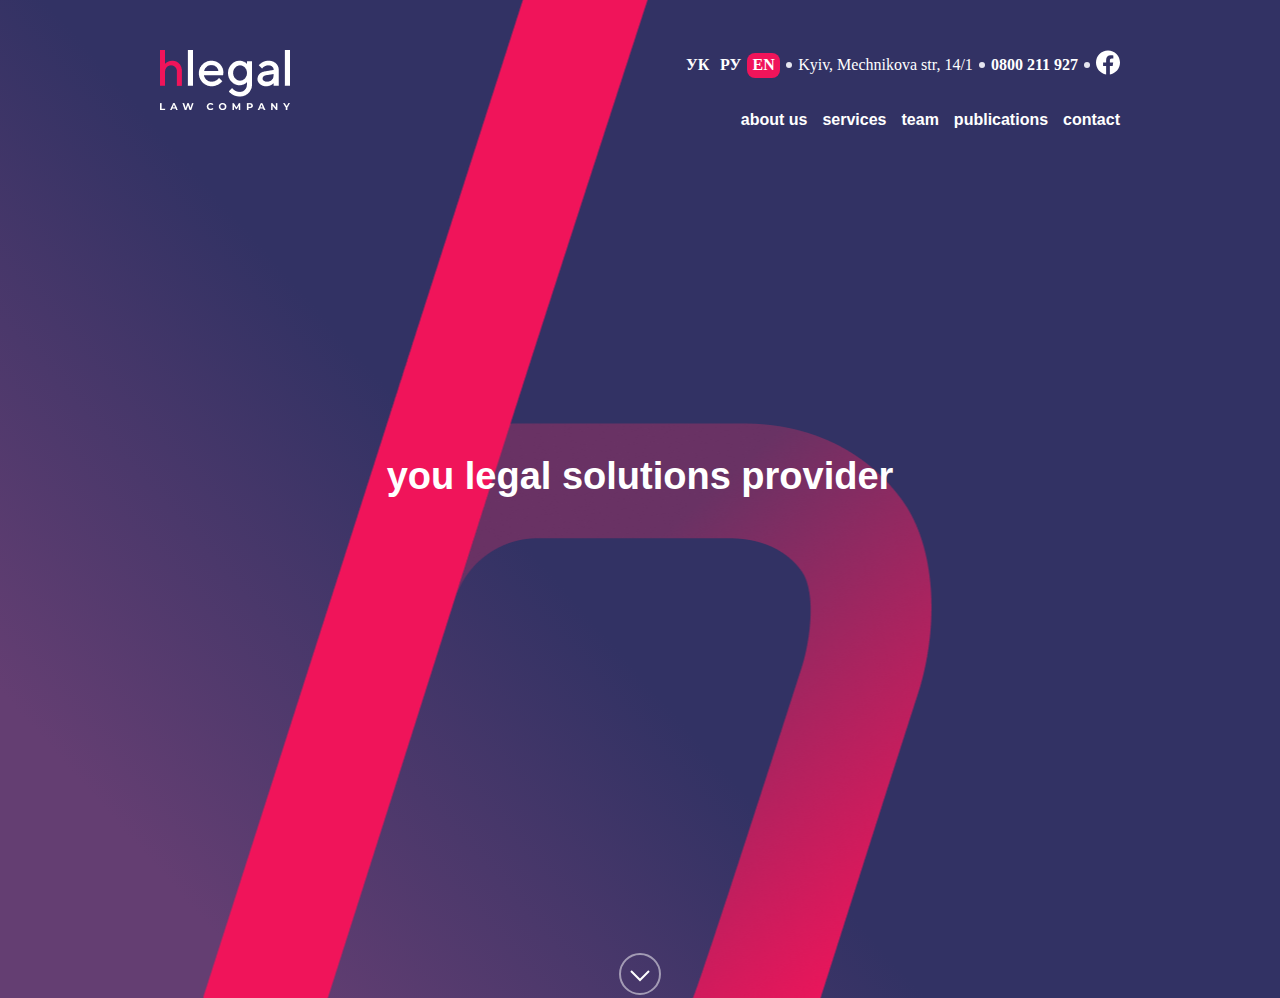
==== Pages/index.html @ 19f2a581 "third" ====
<!DOCTYPE html>
<html lang="en">
<head>
    <meta charset="UTF-8">
    <meta http-equiv="X-UA-Compatible" content="IE=edge">
    <meta name="viewport" content="width=device-width, initial-scale=1.0">
    <link href="https://fonts.cdnfonts.com/css/montserrat" rel="stylesheet">
    <link rel="stylesheet" href="../Styles/reset.css">
    <link rel="stylesheet" href="../Styles/index.css">
    <link rel="stylesheet" href="../Styles/variables.css">
    <title>Hlegal</title>
</head>
<body>
    <div>
        <div class="gradient-supersoft wrapper">
            <header class="header">
                <div class="l-area-header">
                    <a href="#">
                        <img src="../Assets/Images/Logo.png" alt="logo">
                    </a>
                </div>
                <div class="r-area-header">
                    <ul class="t-box-r-box-header">
                        <li class="languages-box">
                            <div class="language center">УК</div>
                            <div class="language center">РУ</div>
                            <div class="language center active">EN</div>
                        </li>
                        <li class="dot"></li>
                        <li class="address">Kyiv, Mechnikova str, 14/1</li>
                        <li class="dot"></li>
                        <li class="header-number">
                            <a href="tel:0800 211 927">0800 211 927</a>
                        </li>
                        <li class="dot"></li>
                        <li>
                            <a href="#" target="_blank">
                                <img src="../Assets/Icons/Facebook.svg" alt="facebook">
                            </a>
                        </li>
                    </ul>
                    <ul class="b-box-r-box-header">
                        <li class="bottom-items"> <a href="#">about us</a></li>
                        <li class="bottom-items"> <a href="#">services</a></li>
                        <li class="bottom-items"> <a href="#">team</a></li>
                        <li class="bottom-items"> <a href="#">publications</a></li>
                        <li class="bottom-items"> <a href="#">contact</a></li>
                    </ul>
                </div>
            </header>
            <main class="homepage-main">
                    <img class="homepage-img" src="../Assets/Images/Symbol.png" alt="h">
                <div>
                </div>
                <h1 class="homepage-title">you legal solutions provider</h1>
                <div class="homepage-scroll">
                    <img src="../Assets/Icons/Scroll.svg" alt="scroll">
                </div>
            </main>
        </div>
    </div>
</body>
</html>
---- Styles/index.css ----
/*COLORS*/
/*Accent*/
/*Active*/
/*Grey*/
/*Basic*/
/*FONT WEIGHT*/
/*Gradient*/
.gradient-regular {
  background: linear-gradient(128.63deg, #323264 0%, #323264 73.96%, #A54B5F 100%);
}

.gradient-soft {
  background: linear-gradient(42.01deg, #323264 14.33%, #323264 51.39%, #7A425E 87.53%);
}

.gradient-red {
  background: linear-gradient(323.35deg, #F0145A 6.7%, #693264 70.36%);
}

.gradient-supersoft {
  background: linear-gradient(228.57deg, #323264 11.93%, #323264 57.17%, #643E72 87.46%);
}

.gradient-redtext {
  background: linear-gradient(90.13deg, #F0145A 0.84%, #EF8080 99.96%);
}

/*FONTS*/
.hero {
  font-family: "Montserrat";
  font-style: normal;
  font-weight: 700;
  font-size: 38px;
  line-height: 46px;
  background: linear-gradient(90.13deg, #F0145A 0.84%, #EF8080 99.96%);
  -webkit-background-clip: text;
  -webkit-text-fill-color: transparent;
  background-clip: text;
  -webkit-text-fill-color: transparent;
}

.h2 {
  font-family: "Montserrat";
  font-style: normal;
  font-weight: 700;
  font-size: 30px;
  line-height: 37px;
  color: #323264;
}

.h3 {
  font-family: "Montserrat";
  font-style: normal;
  font-weight: 700;
  font-size: 22px;
  line-height: 27px;
  color: #323264;
}

.h4 {
  font-family: "Montserrat";
  font-style: normal;
  font-weight: 700;
  font-size: 16px;
  line-height: 20px;
  color: #323264;
}

.p {
  font-family: "Montserrat";
  font-style: normal;
  font-weight: 400;
  font-size: 16px;
  line-height: 26px;
  color: #000000;
}

.unordered-list {
  font-family: "Montserrat";
  font-style: normal;
  font-weight: 400;
  font-size: 18px;
  line-height: 26px;
  color: #000000;
}

.ordered-list {
  font-family: "Montserrat";
  font-style: normal;
  font-weight: 400;
  font-size: 18px;
  line-height: 26px;
  color: #000000;
}

/*LINKS*/
.link-active {
  font-family: "Montserrat";
  font-style: normal;
  font-weight: 400;
  font-size: 16px;
  line-height: 20px;
  color: #24A3FF;
}

.link-hover {
  font-family: "Montserrat";
  font-style: normal;
  font-weight: 400;
  font-size: 16px;
  line-height: 20px;
  color: #F0145A;
}

/*OTHER*/
.wrapper {
  padding: 0 160px;
}

.center {
  display: flex;
  justify-content: center;
  align-items: center;
}

body {
  font-family: "Montserrat", sans-serif;
  box-sizing: border-box;
}

/*HEADER*/
.header {
  display: flex;
  justify-content: space-between;
  padding-top: 50px;
  position: relative;
  z-index: 2;
}
.header .r-area-header .t-box-r-box-header {
  display: flex;
  align-items: center;
  gap: 6px;
  font-family: "Montserrat";
  font-style: normal;
  font-weight: 400;
  font-size: 16px;
  line-height: 20px;
  color: #FFFFFF;
}
.header .r-area-header .languages-box {
  display: flex;
}
.header .r-area-header .languages-box .language {
  width: 33px;
  height: 25px;
  border-radius: 8px;
  font-weight: 700;
}
.header .r-area-header .languages-box .language.active {
  width: 33px;
  height: 25px;
  border-radius: 8px;
  font-weight: 700;
  background-color: #F0145A;
}
.header .r-area-header .header-number a {
  font-weight: 700;
  text-decoration: none;
  color: #FFFFFF;
}
.header .r-area-header .dot {
  width: 6px;
  height: 6px;
  background-color: #E6E6F0;
  border-radius: 50%;
}
.header .r-area-header .b-box-r-box-header {
  display: flex;
  justify-content: end;
  gap: 15px;
  padding-top: 16px;
  font-weight: 700;
  color: #FFFFFF;
  text-decoration: none;
}

.homepage-main {
  position: relative;
  margin-top: -130px;
  z-index: 0;
  height: 1000px;
  display: flex;
  flex-direction: column;
  justify-content: space-between;
  align-items: center;
}
.homepage-main .homepage-img {
  position: absolute;
  z-index: -1;
  top: 0;
  left: 50%;
  transform: translate(-50%, 0);
  height: 100%;
}
.homepage-main .homepage-title {
  font-weight: 700;
  font-size: 38px;
  line-height: 46px;
  color: #FFFFFF;
}/*# sourceMappingURL=index.css.map */
---- Styles/variables.css ----
/*COLORS*/
/*Accent*/
/*Active*/
/*Grey*/
/*Basic*/
/*FONT WEIGHT*/
/*Gradient*/
.gradient-regular {
  background: linear-gradient(128.63deg, #323264 0%, #323264 73.96%, #A54B5F 100%);
}

.gradient-soft {
  background: linear-gradient(42.01deg, #323264 14.33%, #323264 51.39%, #7A425E 87.53%);
}

.gradient-red {
  background: linear-gradient(323.35deg, #F0145A 6.7%, #693264 70.36%);
}

.gradient-supersoft {
  background: linear-gradient(228.57deg, #323264 11.93%, #323264 57.17%, #643E72 87.46%);
}

.gradient-redtext {
  background: linear-gradient(90.13deg, #F0145A 0.84%, #EF8080 99.96%);
}

/*FONTS*/
.hero {
  font-family: "Montserrat";
  font-style: normal;
  font-weight: 700;
  font-size: 38px;
  line-height: 46px;
  background: linear-gradient(90.13deg, #F0145A 0.84%, #EF8080 99.96%);
  -webkit-background-clip: text;
  -webkit-text-fill-color: transparent;
  background-clip: text;
  -text-fill-color: transparent;
}

.h2 {
  font-family: "Montserrat";
  font-style: normal;
  font-weight: 700;
  font-size: 30px;
  line-height: 37px;
  color: #323264;
}

.h3 {
  font-family: "Montserrat";
  font-style: normal;
  font-weight: 700;
  font-size: 22px;
  line-height: 27px;
  color: #323264;
}

.h4 {
  font-family: "Montserrat";
  font-style: normal;
  font-weight: 700;
  font-size: 16px;
  line-height: 20px;
  color: #323264;
}

.p {
  font-family: "Montserrat";
  font-style: normal;
  font-weight: 400;
  font-size: 16px;
  line-height: 26px;
  color: #000000;
}

.unordered-list {
  font-family: "Montserrat";
  font-style: normal;
  font-weight: 400;
  font-size: 18px;
  line-height: 26px;
  color: #000000;
}

.ordered-list {
  font-family: "Montserrat";
  font-style: normal;
  font-weight: 400;
  font-size: 18px;
  line-height: 26px;
  color: #000000;
}

/*LINKS*/
.link-active {
  font-family: "Montserrat";
  font-style: normal;
  font-weight: 400;
  font-size: 16px;
  line-height: 20px;
  color: #24A3FF;
}

.link-hover {
  font-family: "Montserrat";
  font-style: normal;
  font-weight: 400;
  font-size: 16px;
  line-height: 20px;
  color: #F0145A;
}

/*OTHER*/
.wrapper {
  padding: 0 160px;
}

.center {
  display: flex;
  justify-content: center;
  align-items: center;
}

body {
  font-family: "Montserrat", sans-serif;
  box-sizing: border-box;
}

/*HEADER*/
.header {
  display: flex;
  justify-content: space-between;
  padding-top: 50px;
  position: relative;
  z-index: 2;
}
.header .r-area-header .t-box-r-box-header {
  display: flex;
  align-items: center;
  gap: 6px;
  font-family: "Montserrat";
  font-style: normal;
  font-weight: 400;
  font-size: 16px;
  line-height: 20px;
  color: #FFFFFF;
}
.header .r-area-header .languages-box {
  display: flex;
}
.header .r-area-header .languages-box .language {
  width: 33px;
  height: 25px;
  border-radius: 8px;
  font-weight: 700;
}
.header .r-area-header .languages-box .language.active {
  width: 33px;
  height: 25px;
  border-radius: 8px;
  font-weight: 700;
  background-color: #F0145A;
}
.header .r-area-header .header-number a {
  font-weight: 700;
  text-decoration: none;
  color: #FFFFFF;
}
.header .r-area-header .dot {
  width: 6px;
  height: 6px;
  background-color: #E6E6F0;
  border-radius: 50%;
}
.header .r-area-header .b-box-r-box-header a {
  display: flex;
  justify-content: end;
  gap: 15px;
  padding-top: 16px;
  font-weight: 700;
  color: #FFFFFF;
  text-decoration: none;
}/*# sourceMappingURL=variables.css.map */
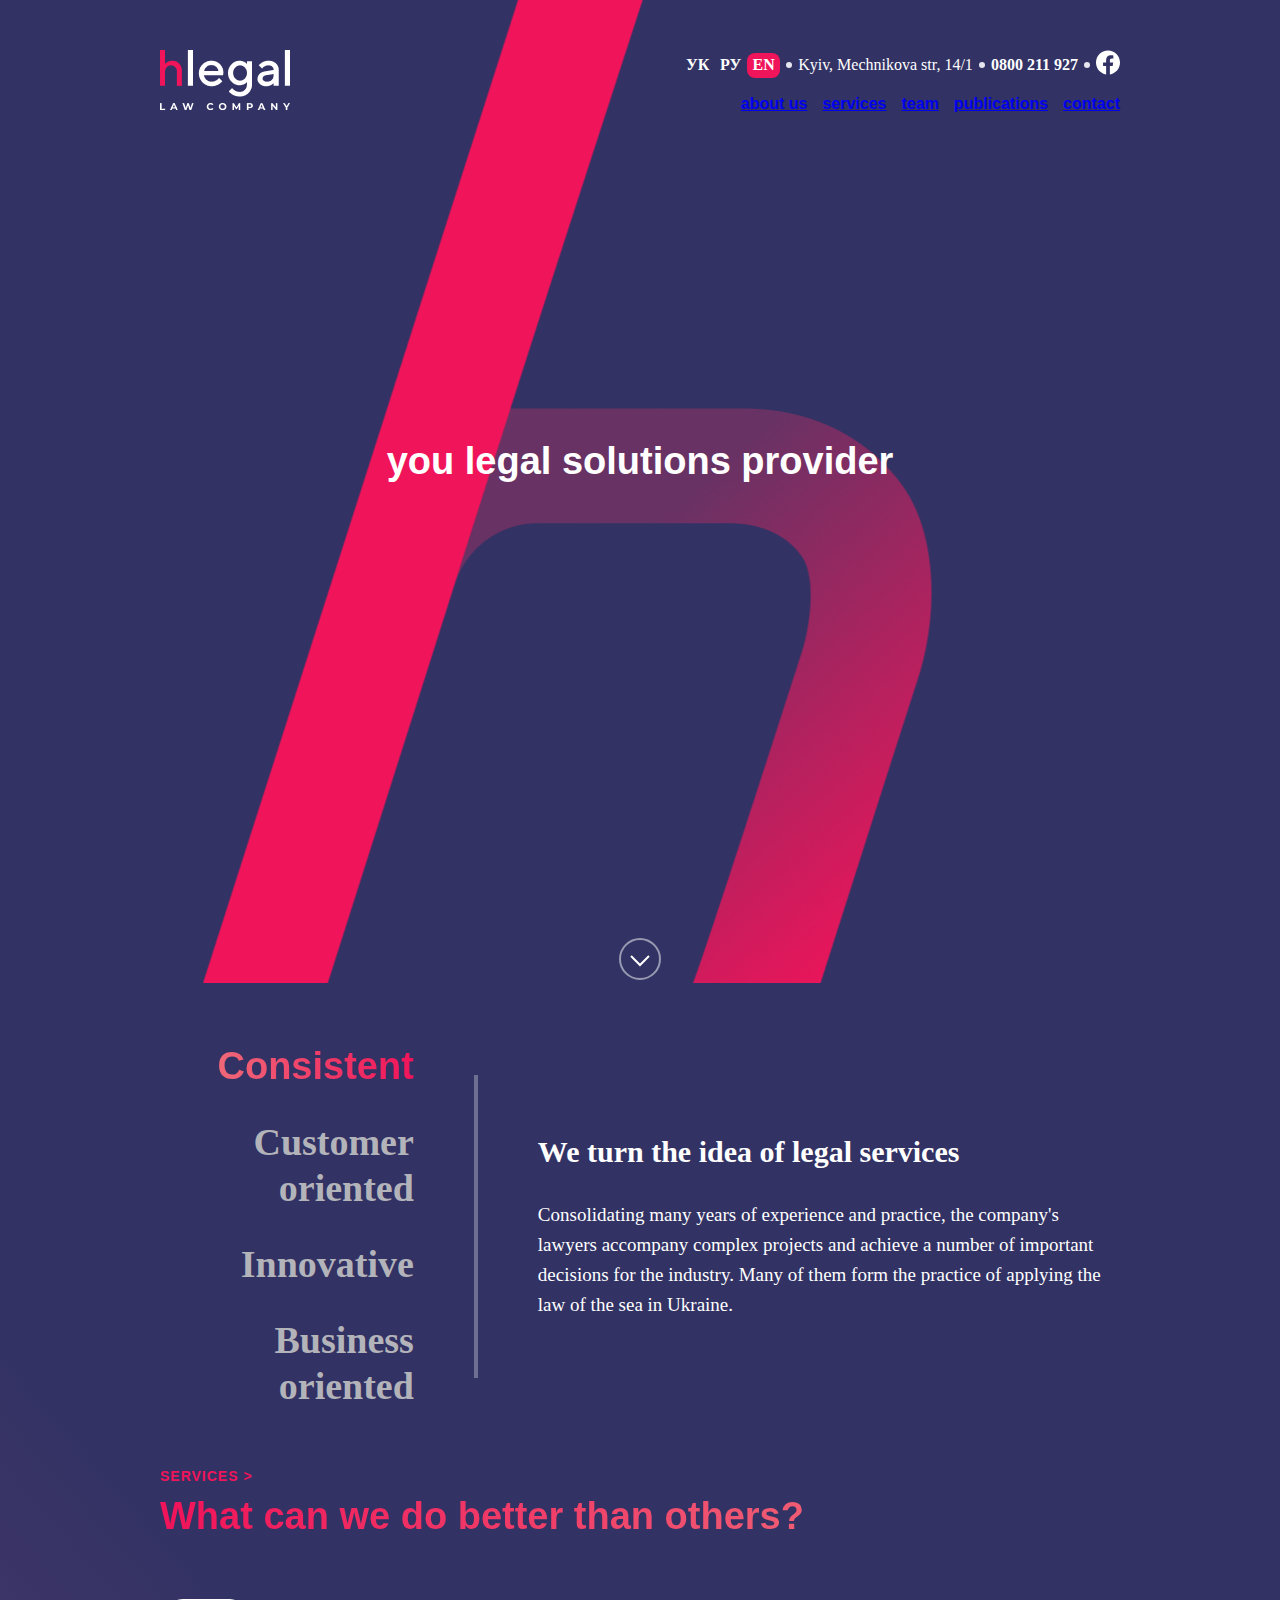
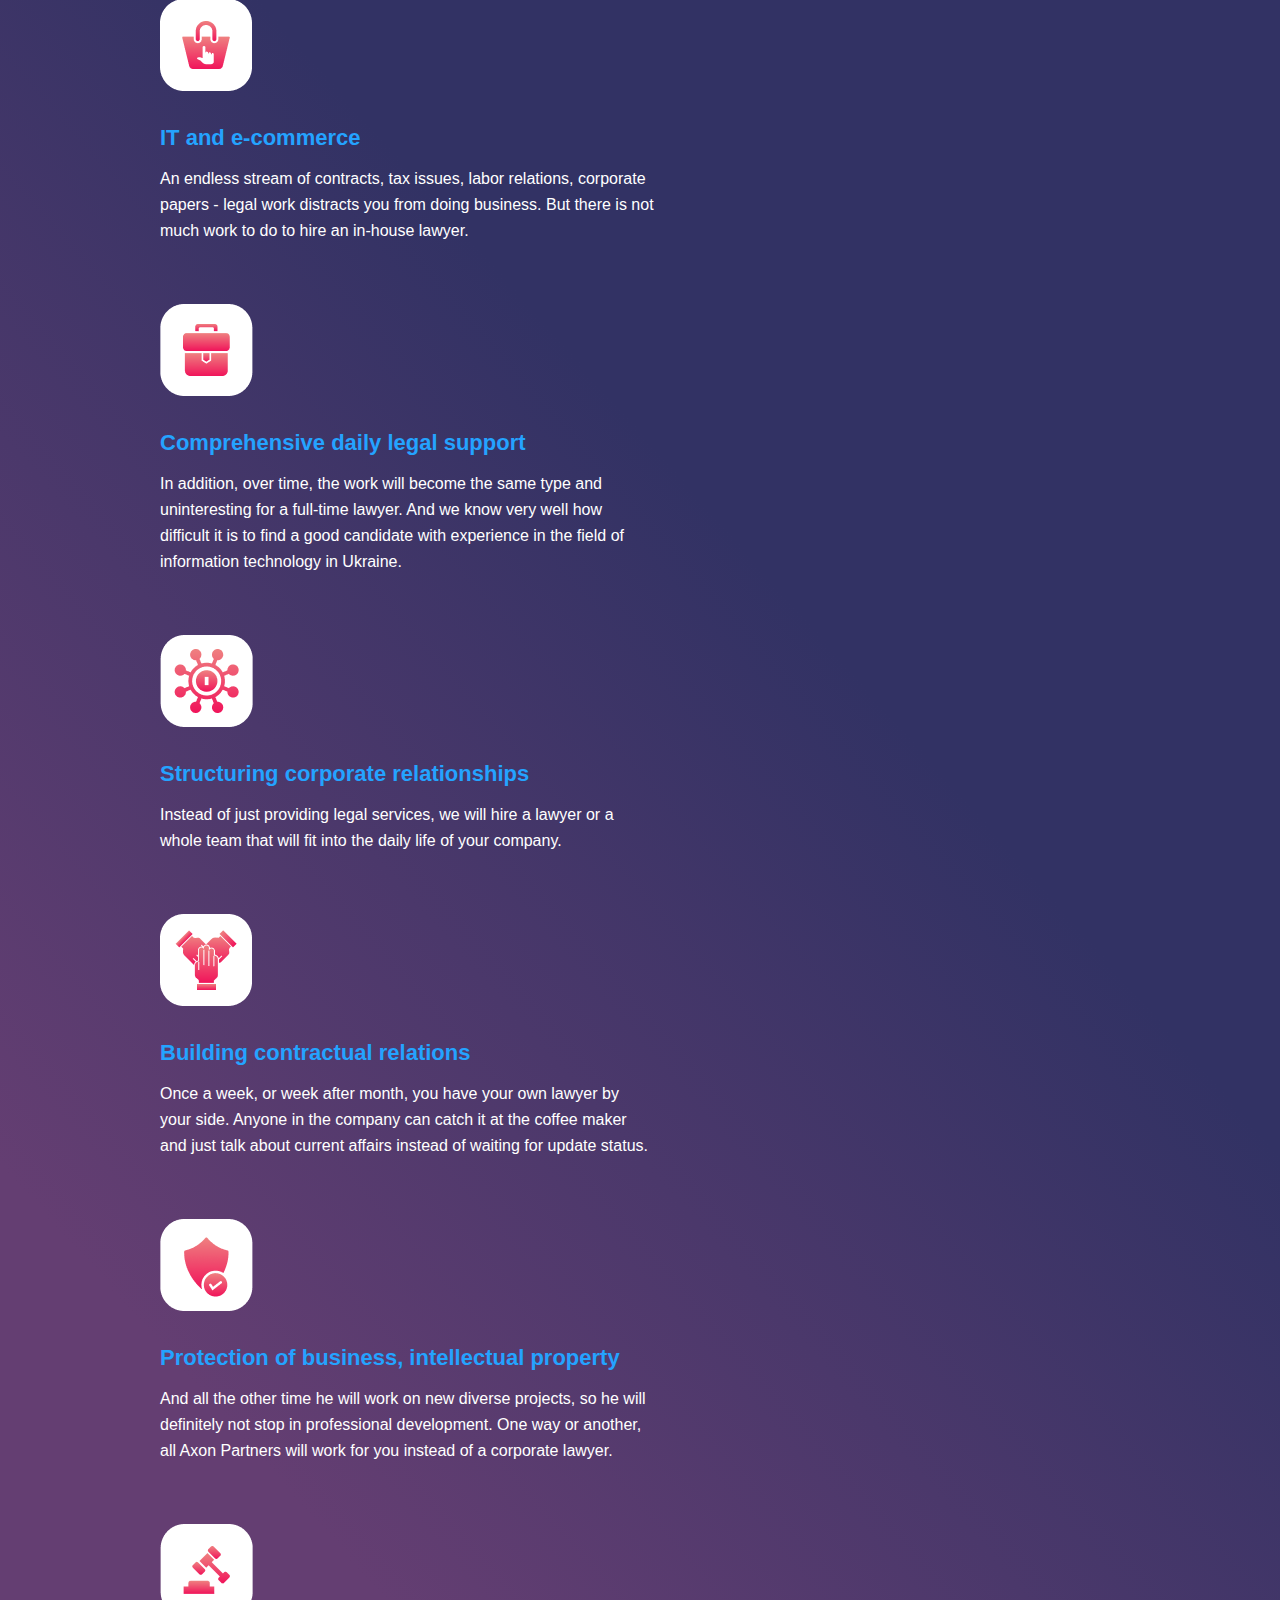
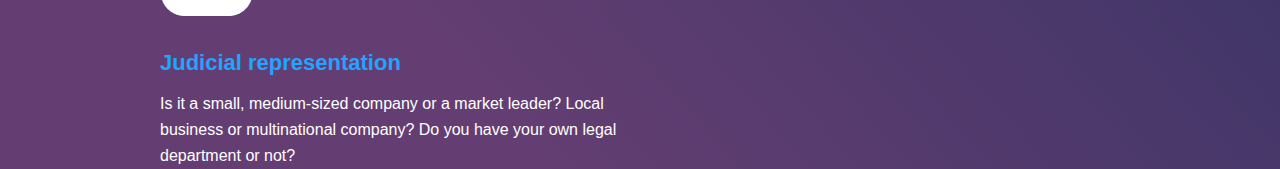
==== commit 60fb56ff: "fourth" ====
--- a/Pages/index.html
+++ b/Pages/index.html
@@ -57,6 +57,85 @@
                     <img src="../Assets/Icons/Scroll.svg" alt="scroll">
                 </div>
             </main>
+            <section class="tag-box">
+
+                <div class="title-tag-box">
+                    <h2 class="h2-active-tag-box">Consistent</h2>
+                    <h2 class="h2-regular-tag-box">Customer oriented</h2>
+                    <h2 class="h2-regular-tag-box">Innovative</h2>
+                    <h2 class="h2-regular-tag-box">Business oriented</h2>
+                </div>
+
+                <img src="../Assets/Images/Line.png" alt="line">
+
+                <div class="description-tag-box">
+                    <h3>We turn the idea of legal services</h3>
+                    <p> Consolidating many years of experience and practice, the company's lawyers accompany 
+                        complex projects and achieve a number of important decisions for the industry. 
+                        Many of them form the practice of applying the law of the sea in Ukraine.
+                    </p>
+                </div>
+                
+            </section>
+            <section class="services-box">
+                <h5>Services ></h5>
+                <h2 class="title-services-box">What can we do better than others?</h2>
+
+                    <div class="services-box-areas">
+            
+            <div class="description-services-box">
+                                <img src="../Assets/Icons/Ecommerce.png" alt="ecommerce">
+                            
+                                <h4>IT and e-commerce</h4>
+                                <p>An endless stream of contracts, tax issues, labor relations, 
+                                    corporate papers - legal work distracts you from doing business. 
+                                    But there is not much work to do to hire an in-house lawyer.</p>
+            </div>
+
+            <div class="description-services-box">
+                            <img src="../Assets/Icons/Icon-bag.png" alt="bag">
+                        
+                            <h4>Comprehensive daily legal support</h4>
+                            <p>In addition, over time, the work will become the same type and uninteresting for a full-time lawyer. 
+                                And we know very well how difficult it is to find a good candidate with experience in the field of information technology in Ukraine.</p>
+            </div>
+
+            <div class="description-services-box">
+                        <img src="../Assets/Icons/Network.png" alt="network">
+                    
+                        <h4>Structuring corporate relationships</h4>
+                        <p>Instead of just providing legal services, we will hire a lawyer or a 
+                            whole team that will fit into the daily life of your company.</p>
+            </div>
+
+            <div class="description-services-box">
+                    <img src="../Assets/Icons/Hands.png" alt="hands">
+                
+                    <h4>Building contractual relations</h4>
+                    <p>Once a week, or week after month, you have your own lawyer by your side. 
+                        Anyone in the company can catch it at the coffee maker and just talk about current affairs 
+                        instead of waiting for update status.</p>
+            </div>
+
+            <div class="description-services-box">
+                <img src="../Assets/Icons/Shield.png" alt="shield">
+            
+                <h4>Protection of business, intellectual property</h4>
+                <p>And all the other time he will work on new diverse projects, so he will definitely not stop 
+                    in professional development. One way or another, 
+                    all Axon Partners will work for you instead of a corporate lawyer.</p>
+            </div>
+
+             <div class="description-services-box">
+            <img src="../Assets/Icons/Court.png" alt="court">
+        
+            <h4>Judicial representation</h4>
+            <p>Is it a small, medium-sized company or a market leader? Local business or multinational company? 
+                Do you have your own legal department or not?</p>
+            </div>
+                    </div>
+
+            </section>
         </div>
     </div>
 </body>
--- a/Styles/index.css
+++ b/Styles/index.css
@@ -36,7 +36,7 @@
   -webkit-background-clip: text;
   -webkit-text-fill-color: transparent;
   background-clip: text;
-  -webkit-text-fill-color: transparent;
+  -text-fill-color: transparent;
 }
 
 .h2 {
@@ -207,4 +207,106 @@
   font-size: 38px;
   line-height: 46px;
   color: #FFFFFF;
+}
+
+.tag-box {
+  padding-top: 60px;
+  display: flex;
+  justify-content: center;
+  align-items: center;
+  gap: 60px;
+}
+.tag-box .title-tag-box {
+  width: 375px;
+  display: flex;
+  flex-direction: column;
+  gap: 30px;
+}
+.tag-box .title-tag-box .h2-active-tag-box {
+  padding-bottom: 3opx;
+  font-weight: 700;
+  font-size: 38px;
+  line-height: 46px;
+  text-align: right;
+  background: linear-gradient(90.13deg, #EF8080 0.84%, #F0145A 99.96%);
+  -webkit-background-clip: text;
+  -webkit-text-fill-color: transparent;
+  background-clip: text;
+  text-fill-color: transparent;
+}
+.tag-box .title-tag-box .h2-regular-tag-box {
+  font-family: "Montserrat";
+  font-style: normal;
+  font-weight: 700;
+  font-size: 38px;
+  line-height: 46px;
+  text-align: right;
+  color: #B3B3BA;
+}
+.tag-box .description-tag-box {
+  width: 860px;
+}
+.tag-box .description-tag-box h3 {
+  padding-bottom: 30px;
+  font-family: "Montserrat";
+  font-style: normal;
+  font-weight: 700;
+  font-size: 30px;
+  line-height: 37px;
+  color: #FFFFFF;
+}
+.tag-box .description-tag-box p {
+  font-family: "Montserrat";
+  font-style: normal;
+  font-weight: 400;
+  font-size: 19px;
+  line-height: 30px;
+  color: #FFFFFF;
+}
+
+.services-box {
+  padding-top: 60px;
+}
+.services-box h5 {
+  font-weight: 700;
+  font-size: 14px;
+  letter-spacing: 1px;
+  text-transform: uppercase;
+  color: #F0145A;
+}
+.services-box h2 {
+  padding-top: 10px;
+  font-weight: 700;
+  font-size: 38px;
+  line-height: 46px;
+  background: linear-gradient(90.13deg, #F0145A 0.84%, #EF8080 99.96%);
+  -webkit-background-clip: text;
+  -webkit-text-fill-color: transparent;
+  background-clip: text;
+  text-fill-color: transparent;
+}
+
+.description-services-box {
+  padding-top: 60px;
+  width: 494px;
+}
+.description-services-box h4 {
+  padding-top: 30px;
+  font-weight: 700;
+  font-size: 22px;
+  line-height: 27px;
+  color: #24A3FF;
+}
+.description-services-box p {
+  padding-top: 15px;
+  font-weight: 400;
+  font-size: 16px;
+  line-height: 26px;
+  color: #FFFFFF;
+}
+
+.services-box-areas {
+  display: flex;
+  flex-wrap: wrap;
+  justify-content: space-between;
 }/*# sourceMappingURL=index.css.map */--- a/Styles/variables.css
+++ b/Styles/variables.css
@@ -174,7 +174,7 @@
   background-color: #E6E6F0;
   border-radius: 50%;
 }
-.header .r-area-header .b-box-r-box-header a {
+.header .r-area-header .b-box-r-box-header {
   display: flex;
   justify-content: end;
   gap: 15px;
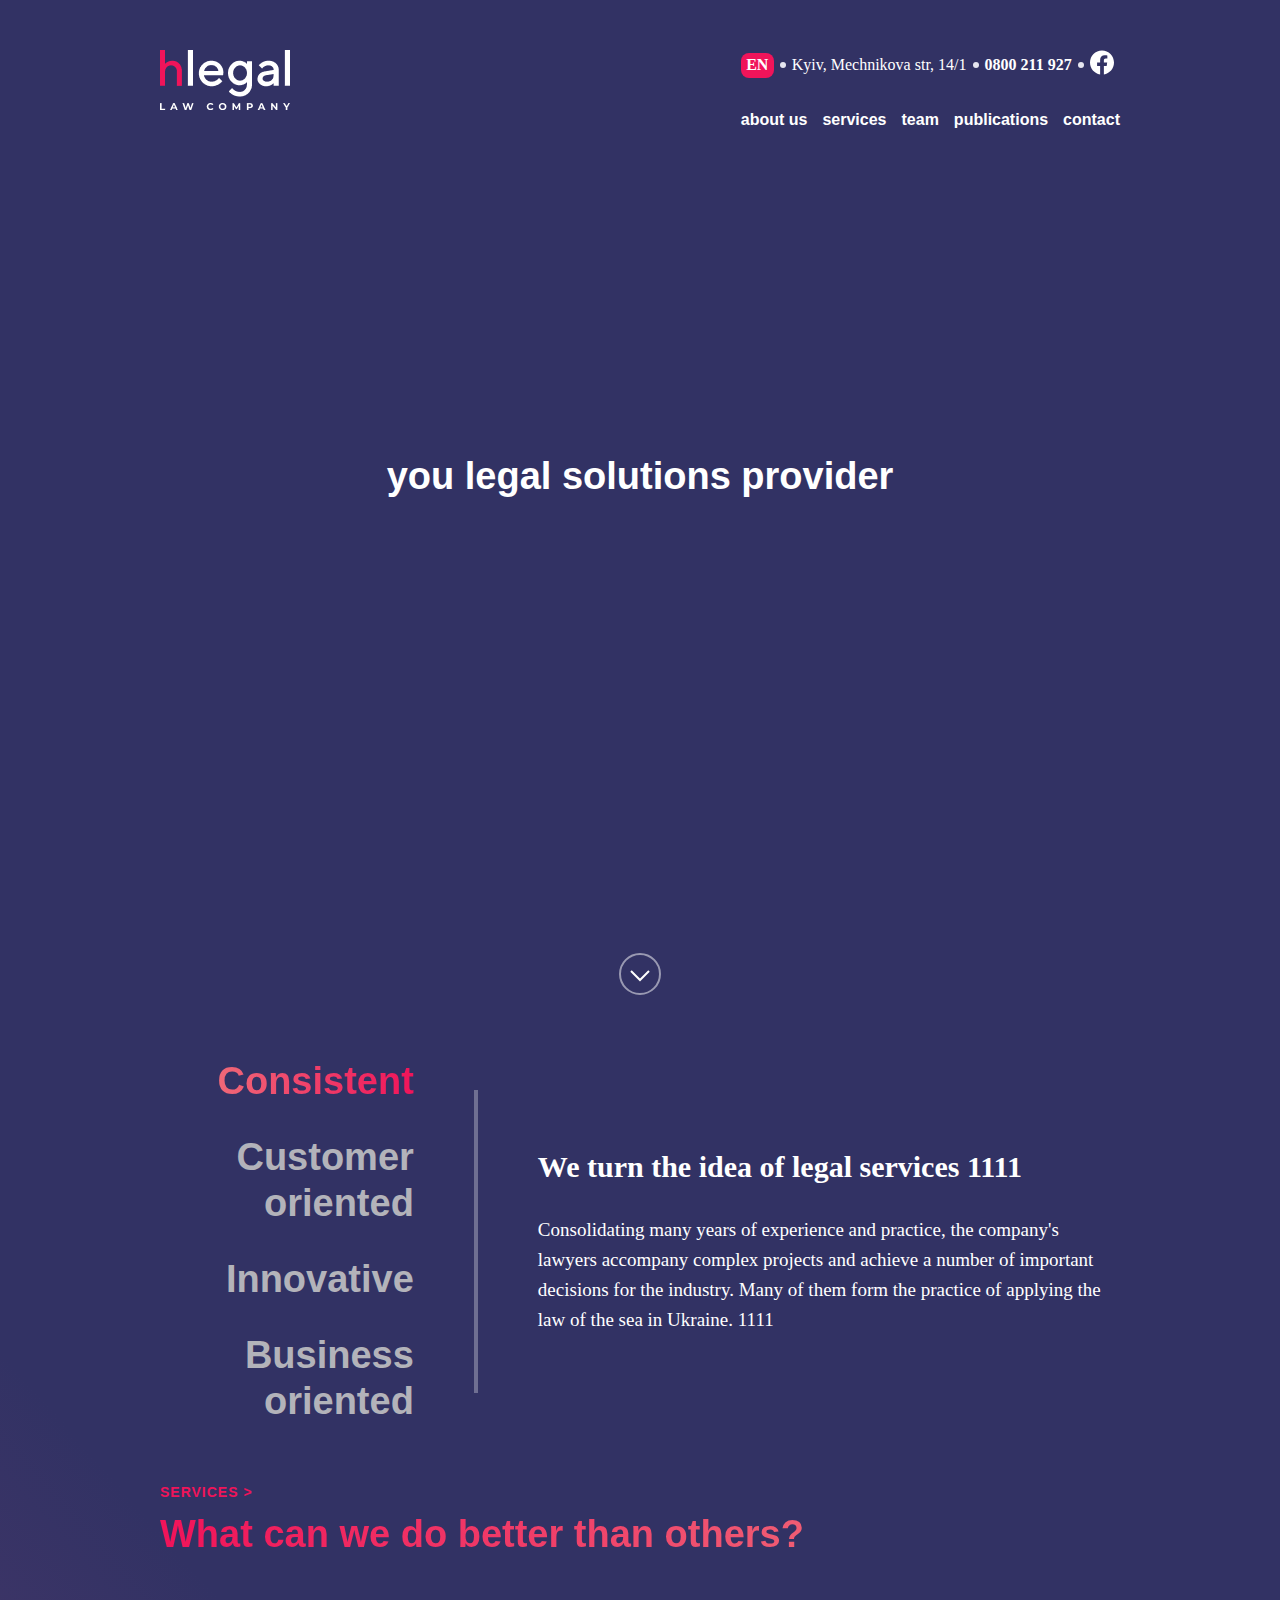
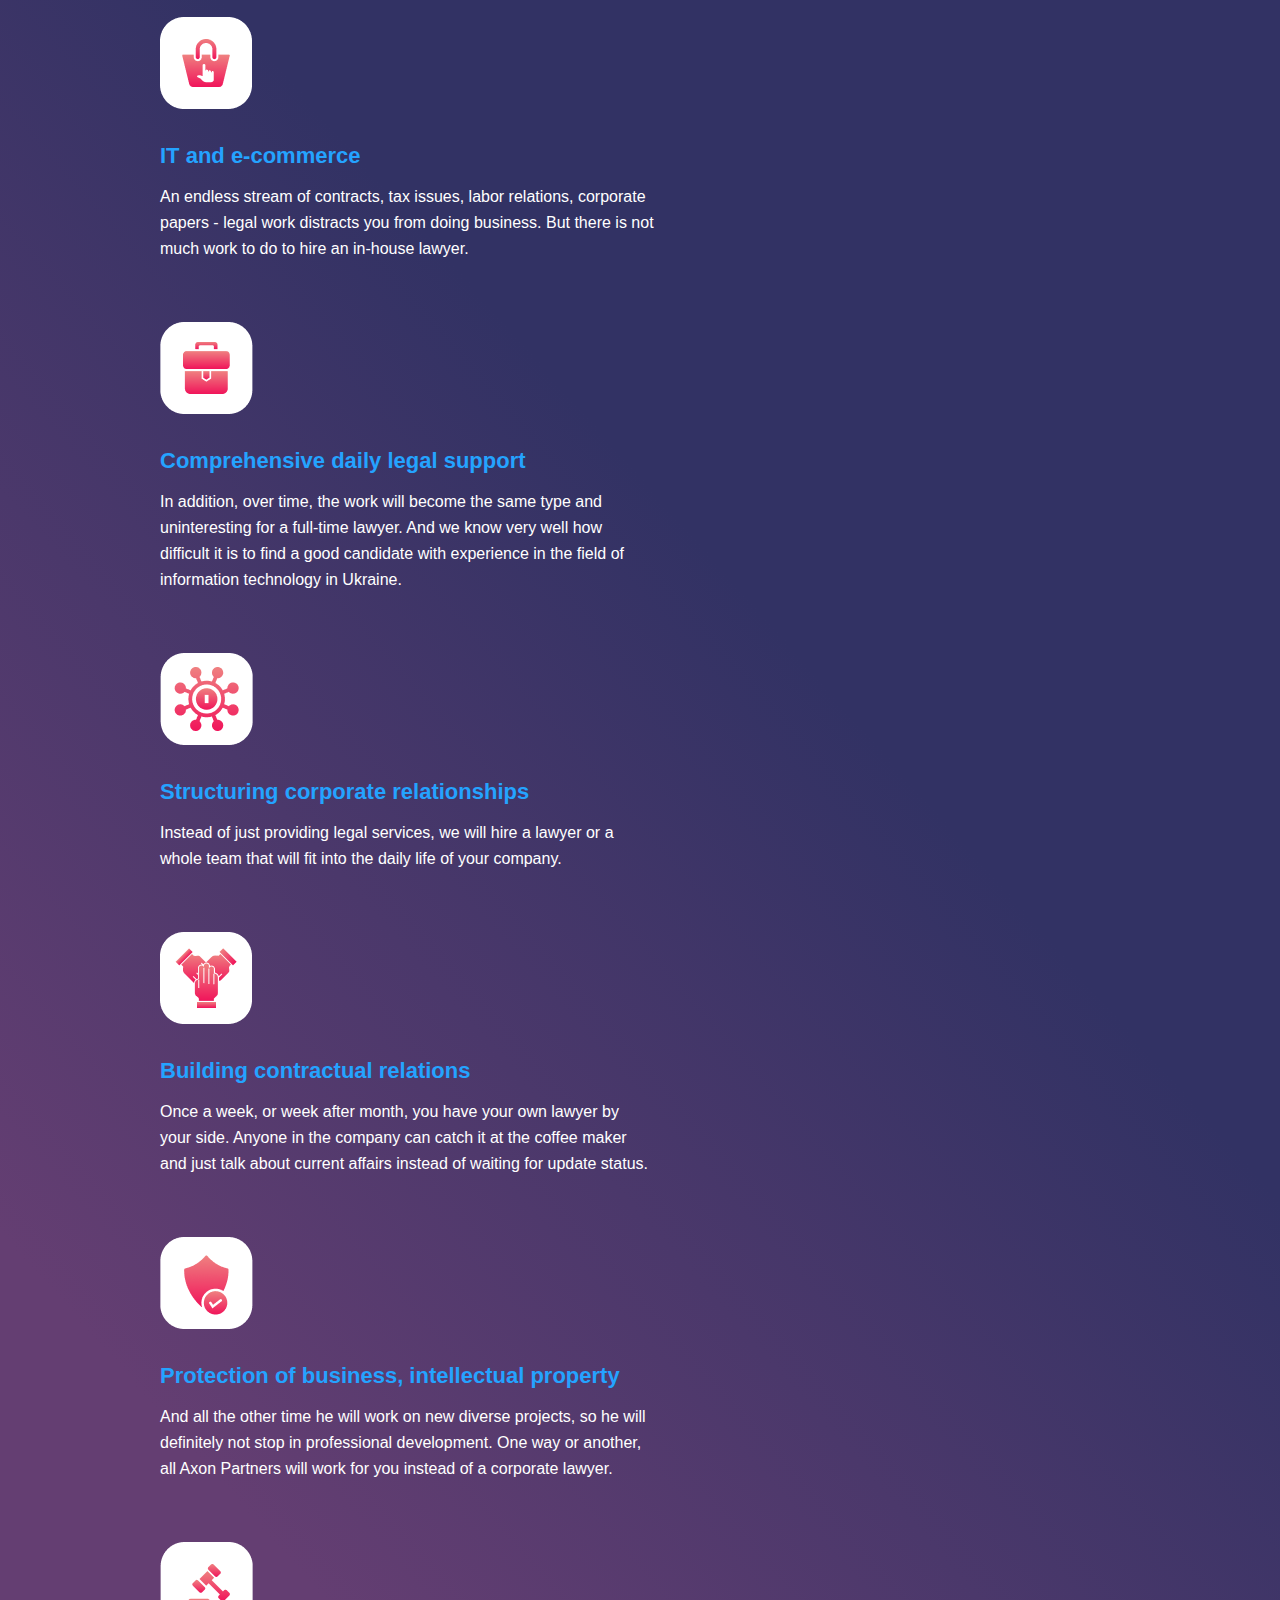
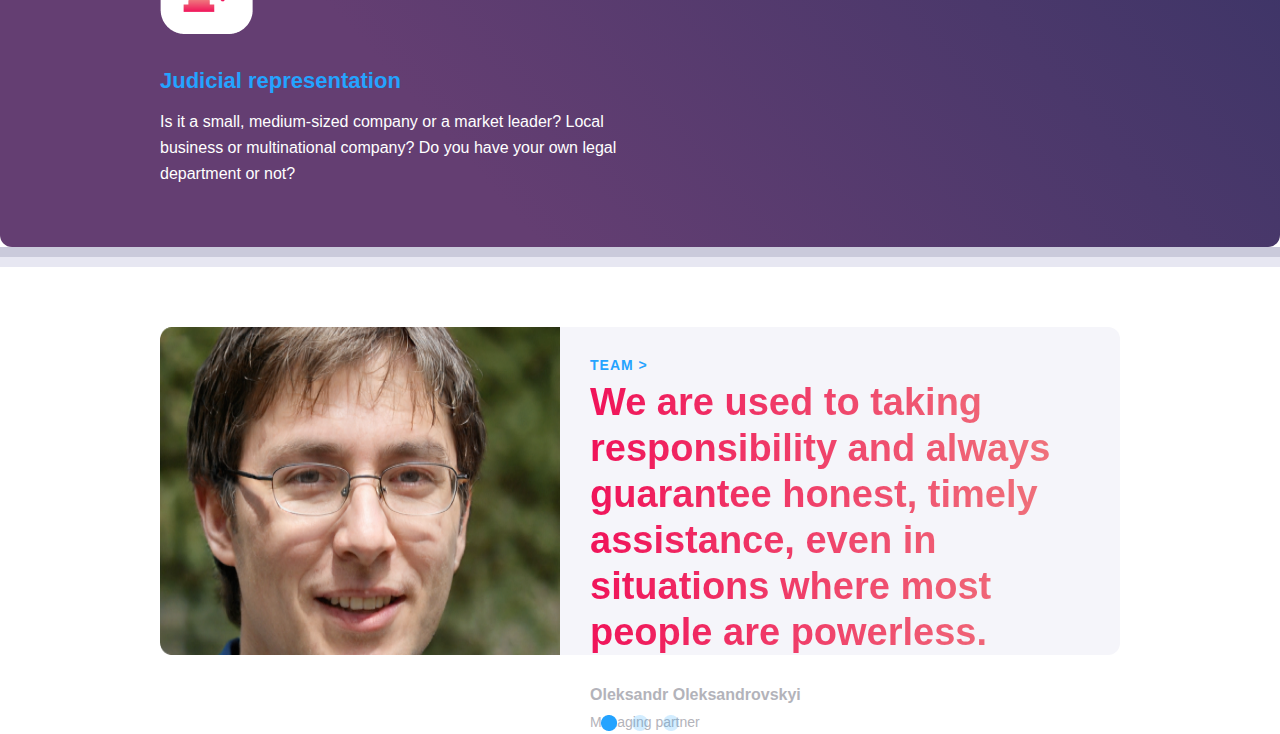
==== commit d494ea75: "first" ====
--- a/Pages/index.html
+++ b/Pages/index.html
@@ -22,9 +22,7 @@
                 <div class="r-area-header">
                     <ul class="t-box-r-box-header">
                         <li class="languages-box">
-                            <div class="language center">УК</div>
-                            <div class="language center">РУ</div>
-                            <div class="language center active">EN</div>
+                            <div class="language-active center">EN</div>
                         </li>
                         <li class="dot"></li>
                         <li class="address">Kyiv, Mechnikova str, 14/1</li>
@@ -60,25 +58,46 @@
             <section class="tag-box">
 
                 <div class="title-tag-box">
-                    <h2 class="h2-active-tag-box">Consistent</h2>
-                    <h2 class="h2-regular-tag-box">Customer oriented</h2>
-                    <h2 class="h2-regular-tag-box">Innovative</h2>
-                    <h2 class="h2-regular-tag-box">Business oriented</h2>
+                    <h2 class="h2-tag-box active" data-type="Consistent">Consistent</h2>
+                    <h2 class="h2-tag-box" data-type="Customer">Customer oriented</h2>
+                    <h2 class="h2-tag-box" data-type="Innovative">Innovative</h2>
+                    <h2 class="h2-tag-box" data-type="Business">Business oriented</h2>
                 </div>
 
                 <img src="../Assets/Images/Line.png" alt="line">
 
-                <div class="description-tag-box">
-                    <h3>We turn the idea of legal services</h3>
-                    <p> Consolidating many years of experience and practice, the company's lawyers accompany 
+                <div class="description-tag-box" id="Consistent">
+                    <h3 class="h3-description-tag-box">We turn the idea of legal services 1111</h3>
+                    <p class="p-description-tag-box"> Consolidating many years of experience and practice, the company's lawyers accompany 
                         complex projects and achieve a number of important decisions for the industry. 
-                        Many of them form the practice of applying the law of the sea in Ukraine.
+                        Many of them form the practice of applying the law of the sea in Ukraine. 1111
                     </p>
                 </div>
-                
+                <div class="description-tag-box hide" id="Customer">
+                    <h3 class="h3-description-tag-box">We turn the idea of legal services 2222</h3>
+                    <p class="p-description-tag-box"> Consolidating many years of experience and practice, the company's lawyers accompany 
+                        complex projects and achieve a number of important decisions for the industry. 
+                        Many of them form the practice of applying the law of the sea in Ukraine. 2222
+                    </p>
+                </div>
+                <div class="description-tag-box hide" id="Innovative">
+                    <h3 class="h3-description-tag-box">We turn the idea of legal services 3333</h3>
+                    <p class="p-description-tag-box"> Consolidating many years of experience and practice, the company's lawyers accompany 
+                        complex projects and achieve a number of important decisions for the industry. 
+                        Many of them form the practice of applying the law of the sea in Ukraine. 3333
+                    </p>
+                </div>
+                <div class="description-tag-box hide" id="Business">
+                    <h3 class="h3-description-tag-box">We turn the idea of legal services 4444</h3>
+                    <p class="p-description-tag-box"> Consolidating many years of experience and practice, the company's lawyers accompany 
+                        complex projects and achieve a number of important decisions for the industry. 
+                        Many of them form the practice of applying the law of the sea in Ukraine. 4444
+                    </p>
+                </div>
+
             </section>
             <section class="services-box">
-                <h5>Services ></h5>
+                <a href="#">Services ></a>
                 <h2 class="title-services-box">What can we do better than others?</h2>
 
                     <div class="services-box-areas">
@@ -134,9 +153,36 @@
                 Do you have your own legal department or not?</p>
             </div>
                     </div>
+            </section>
+    
+        </div>
+        <section class="shadow-for-services-box center">
+            <div class="first-shadow-for-services-box"></div>
+            <div class="second-shadow-for-services-box"></div>
+        </section>
+        <section class="team-section>">
+            <div class="team-section-box">
+                <img src="../Assets/Images/Team-unit.png" alt="team unit portrait">
+                <div class="team-section-description">
+                    <a href="#">Team ></a> 
+                    <h3 class="gradient-redtext">We are used to taking responsibility and always guarantee honest, 
+                        timely assistance, even in situations where most people are powerless.</h3>
+                    <h4>Oleksandr Oleksandrovskyi</h4>
+                    <p>Managing partner</p>
+                </div>
+            </div>
+            <div class="team-section-dot">
+                <a href="#"><img src="../Assets/Icons/Ellipse-active.png"</a>
+                <a href="#"><img src="../Assets/Icons/Ellipse-regular.png"</a>
+                <a href="#"><img src="../Assets/Icons/Ellipse-regular.png"</a>
+            </div>
+          
+        </section>
+    </div>
+    <script src="https://cdnjs.cloudflare.com/ajax/libs/jquery/3.6.3/jquery.js" 
+    integrity="sha512-nO7wgHUoWPYGCNriyGzcFwPSF+bPDOR+NvtOYy2wMcWkrnCNPKBcFEkU80XIN14UVja0Gdnff9EmydyLlOL7mQ==" 
+    crossorigin="anonymous" referrerpolicy="no-referrer"></script>
+     <script src="../Script/index.js"></script>
 
-            </section>
-        </div>
-    </div>
 </body>
 </html>--- a/Styles/index.css
+++ b/Styles/index.css
@@ -21,8 +21,12 @@
   background: linear-gradient(228.57deg, #323264 11.93%, #323264 57.17%, #643E72 87.46%);
 }
 
+.gradient-redtext-back {
+  background: linear-gradient(90.13deg, #F0145A 0.84%, #EF8080 99.96%);
+}
+
 .gradient-redtext {
-  background: linear-gradient(90.13deg, #F0145A 0.84%, #EF8080 99.96%);
+  color: linear-gradient(90.13deg, #F0145A 0.84%, #EF8080 99.96%);
 }
 
 /*FONTS*/
@@ -115,12 +119,17 @@
 /*OTHER*/
 .wrapper {
   padding: 0 160px;
+  border-radius: 0px 0px 12px 12px;
 }
 
 .center {
   display: flex;
   justify-content: center;
   align-items: center;
+}
+
+.hide {
+  display: none;
 }
 
 body {
@@ -175,6 +184,15 @@
   border-radius: 50%;
 }
 .header .r-area-header .b-box-r-box-header {
+  display: flex;
+  justify-content: end;
+  gap: 15px;
+  padding-top: 16px;
+  font-weight: 700;
+  color: #FFFFFF;
+  text-decoration: none;
+}
+.header .r-area-header .b-box-r-box-header a {
   display: flex;
   justify-content: end;
   gap: 15px;
@@ -201,8 +219,29 @@
   left: 50%;
   transform: translate(-50%, 0);
   height: 100%;
-}
-.homepage-main .homepage-title {
+  margin: 0;
+  opacity: 0;
+  -webkit-animation: ani 2.5s forwards;
+          animation: ani 2.5s forwards;
+}
+@-webkit-keyframes ani {
+  0% {
+    opacity: 0;
+  }
+  100% {
+    opacity: 1;
+  }
+}
+@keyframes ani {
+  0% {
+    opacity: 0;
+  }
+  100% {
+    opacity: 1;
+  }
+}
+
+.homepage-title {
   font-weight: 700;
   font-size: 38px;
   line-height: 46px;
@@ -216,13 +255,14 @@
   align-items: center;
   gap: 60px;
 }
-.tag-box .title-tag-box {
+
+.title-tag-box {
   width: 375px;
   display: flex;
   flex-direction: column;
   gap: 30px;
 }
-.tag-box .title-tag-box .h2-active-tag-box {
+.title-tag-box .active {
   padding-bottom: 3opx;
   font-weight: 700;
   font-size: 38px;
@@ -234,19 +274,18 @@
   background-clip: text;
   text-fill-color: transparent;
 }
-.tag-box .title-tag-box .h2-regular-tag-box {
-  font-family: "Montserrat";
-  font-style: normal;
-  font-weight: 700;
+.title-tag-box .h2-tag-box {
+  font-weight: bold;
   font-size: 38px;
   line-height: 46px;
   text-align: right;
   color: #B3B3BA;
 }
-.tag-box .description-tag-box {
+
+.description-tag-box {
   width: 860px;
 }
-.tag-box .description-tag-box h3 {
+.description-tag-box h3 {
   padding-bottom: 30px;
   font-family: "Montserrat";
   font-style: normal;
@@ -255,7 +294,7 @@
   line-height: 37px;
   color: #FFFFFF;
 }
-.tag-box .description-tag-box p {
+.description-tag-box p {
   font-family: "Montserrat";
   font-style: normal;
   font-weight: 400;
@@ -305,8 +344,90 @@
   color: #FFFFFF;
 }
 
-.services-box-areas {
+.services-box a {
+  color: #F0145A;
+  text-decoration: none;
+  font-weight: bold;
+  font-size: 14px;
+  line-height: 17px;
+  letter-spacing: 1px;
+  text-transform: uppercase;
+}
+.services-box .services-box-areas {
   display: flex;
   flex-wrap: wrap;
   justify-content: space-between;
+  padding-bottom: 60px;
+}
+
+.shadow-for-services-box {
+  display: flex;
+  flex-direction: column;
+}
+.shadow-for-services-box .first-shadow-for-services-box {
+  padding: 0px;
+  height: 10px;
+  width: 1880px;
+  background: #CACADB;
+  border-radius: 0px 0px 12px 12px;
+}
+.shadow-for-services-box .second-shadow-for-services-box {
+  height: 10px;
+  width: 1840px;
+  background: #E7E7F2;
+  border-radius: 0px 0px 12px 12px;
+}
+
+.team-section-box {
+  display: flex;
+  padding: 60px 160px 60px 160px;
+}
+.team-section-box .team-section-description {
+  padding-left: 30px;
+  padding-top: 30px;
+  height: 298px;
+  width: 1600px;
+  background: #F5F5FA;
+  border-radius: 0px 12px 12px 0px;
+}
+.team-section-box a {
+  font-weight: bold;
+  font-size: 14px;
+  line-height: 17px;
+  letter-spacing: 1px;
+  text-transform: uppercase;
+  color: #24A3FF;
+  text-decoration: none;
+}
+.team-section-box h3 {
+  padding-top: 5px;
+  font-weight: bold;
+  font-size: 38px;
+  line-height: 46px;
+  background: linear-gradient(90.13deg, #F0145A 0.84%, #EF8080 99.96%);
+  -webkit-background-clip: text;
+  -webkit-text-fill-color: transparent;
+  background-clip: text;
+  text-fill-color: transparent;
+}
+.team-section-box h4 {
+  padding-top: 30px;
+  font-weight: 700;
+  font-size: 16px;
+  line-height: 20px;
+  color: #B3B3BA;
+}
+.team-section-box p {
+  padding-top: 6px;
+  font-weight: 400;
+  font-size: 14px;
+  line-height: 22px;
+  color: #B3B3BA;
+}
+
+.team-section-dot {
+  display: flex;
+  justify-content: center;
+  align-items: center;
+  gap: 15px;
 }/*# sourceMappingURL=index.css.map */--- a/Styles/variables.css
+++ b/Styles/variables.css
@@ -21,8 +21,12 @@
   background: linear-gradient(228.57deg, #323264 11.93%, #323264 57.17%, #643E72 87.46%);
 }
 
+.gradient-redtext-back {
+  background: linear-gradient(90.13deg, #F0145A 0.84%, #EF8080 99.96%);
+}
+
 .gradient-redtext {
-  background: linear-gradient(90.13deg, #F0145A 0.84%, #EF8080 99.96%);
+  color: linear-gradient(90.13deg, #F0145A 0.84%, #EF8080 99.96%);
 }
 
 /*FONTS*/
@@ -115,12 +119,17 @@
 /*OTHER*/
 .wrapper {
   padding: 0 160px;
+  border-radius: 0px 0px 12px 12px;
 }
 
 .center {
   display: flex;
   justify-content: center;
   align-items: center;
+}
+
+.hide {
+  display: none;
 }
 
 body {
@@ -156,7 +165,7 @@
   border-radius: 8px;
   font-weight: 700;
 }
-.header .r-area-header .languages-box .language.active {
+.header .r-area-header .languages-box .language-active {
   width: 33px;
   height: 25px;
   border-radius: 8px;
@@ -182,4 +191,13 @@
   font-weight: 700;
   color: #FFFFFF;
   text-decoration: none;
+}
+.header .r-area-header .b-box-r-box-header a {
+  display: flex;
+  justify-content: end;
+  gap: 15px;
+  padding-top: 16px;
+  font-weight: 700;
+  color: #FFFFFF;
+  text-decoration: none;
 }/*# sourceMappingURL=variables.css.map */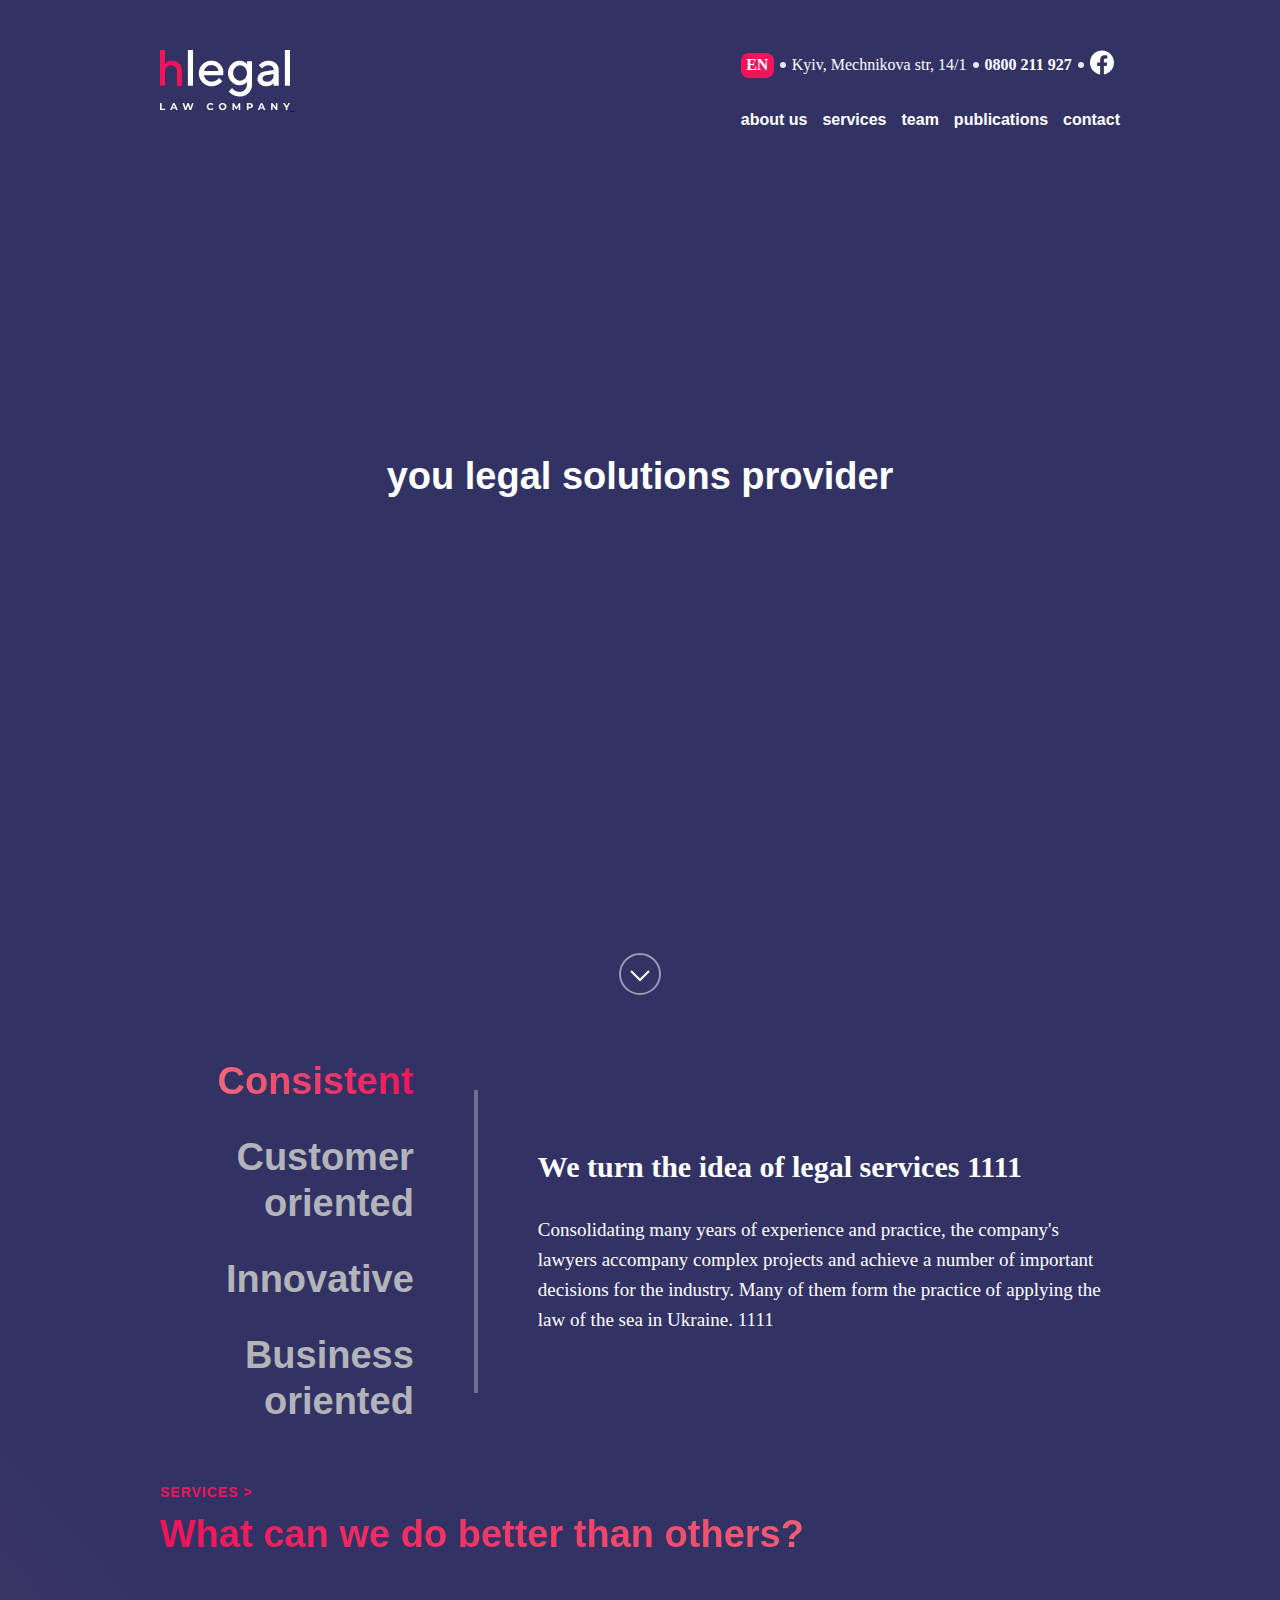
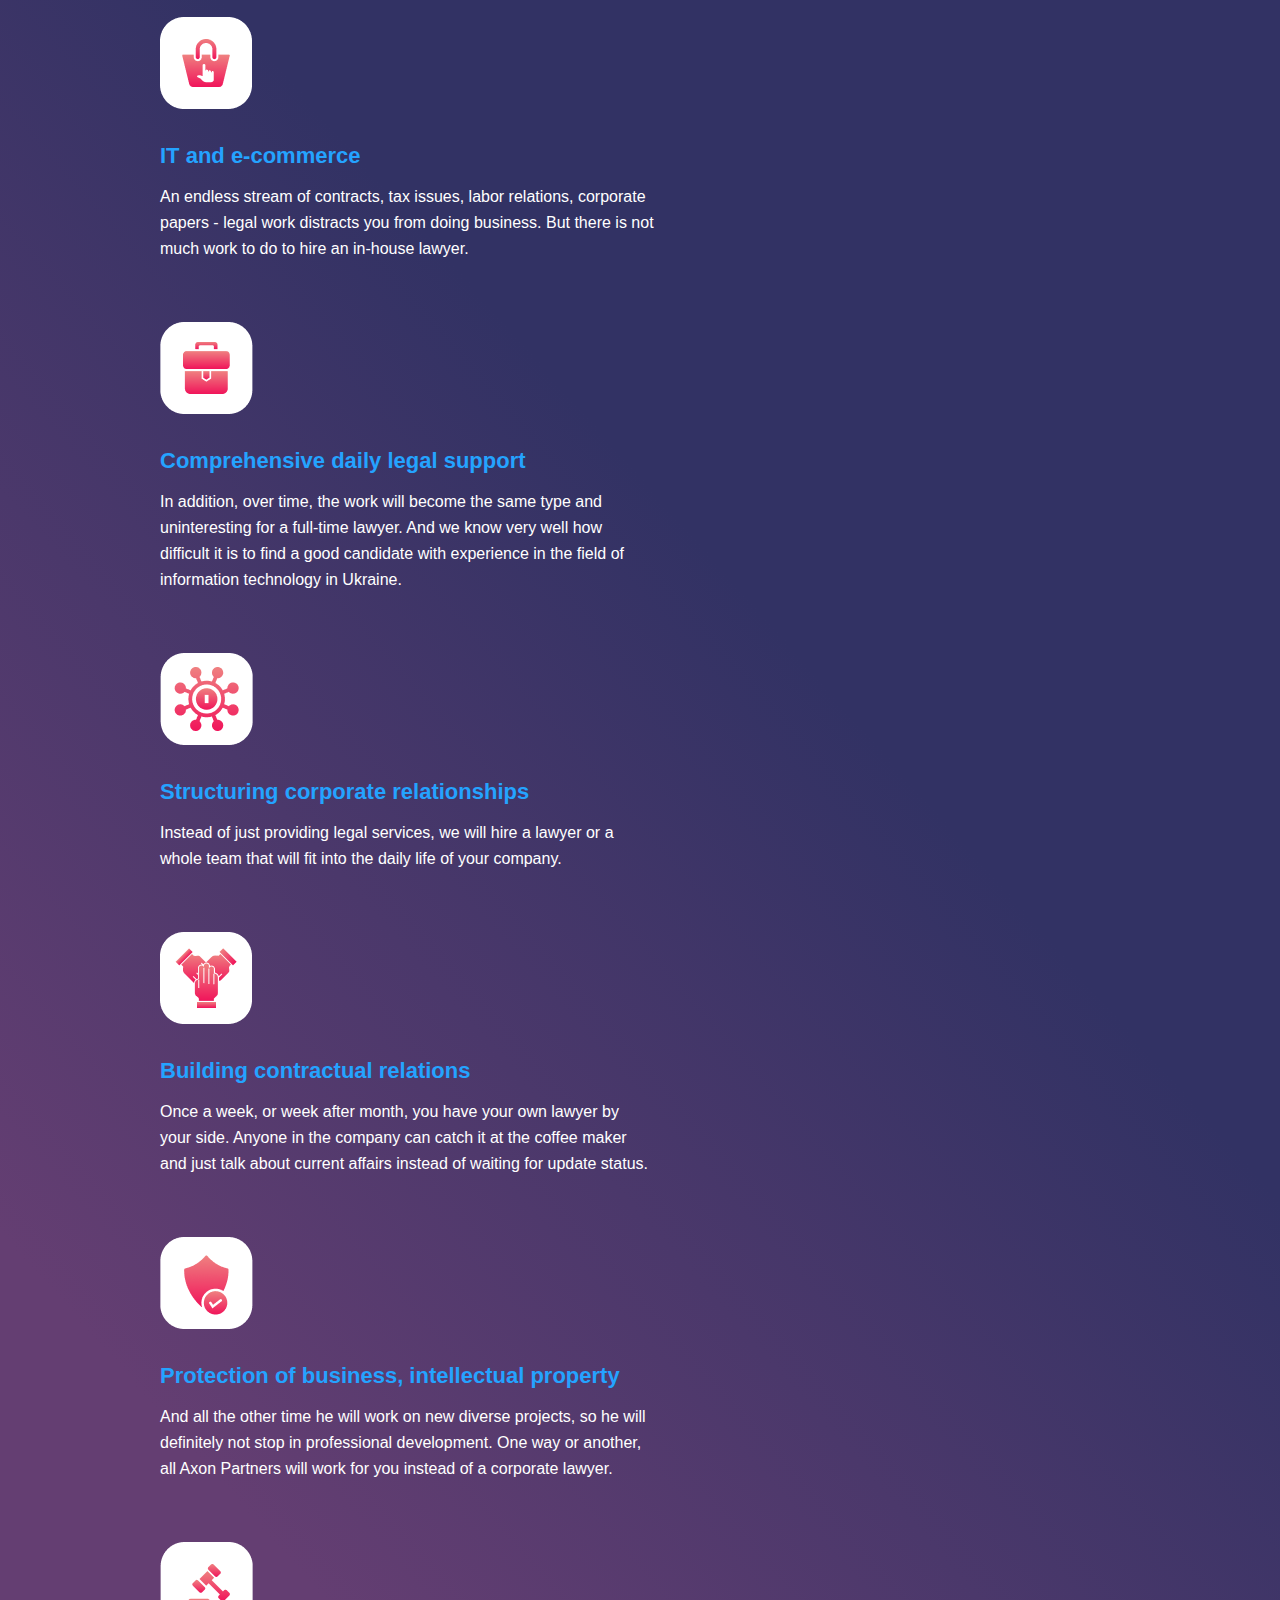
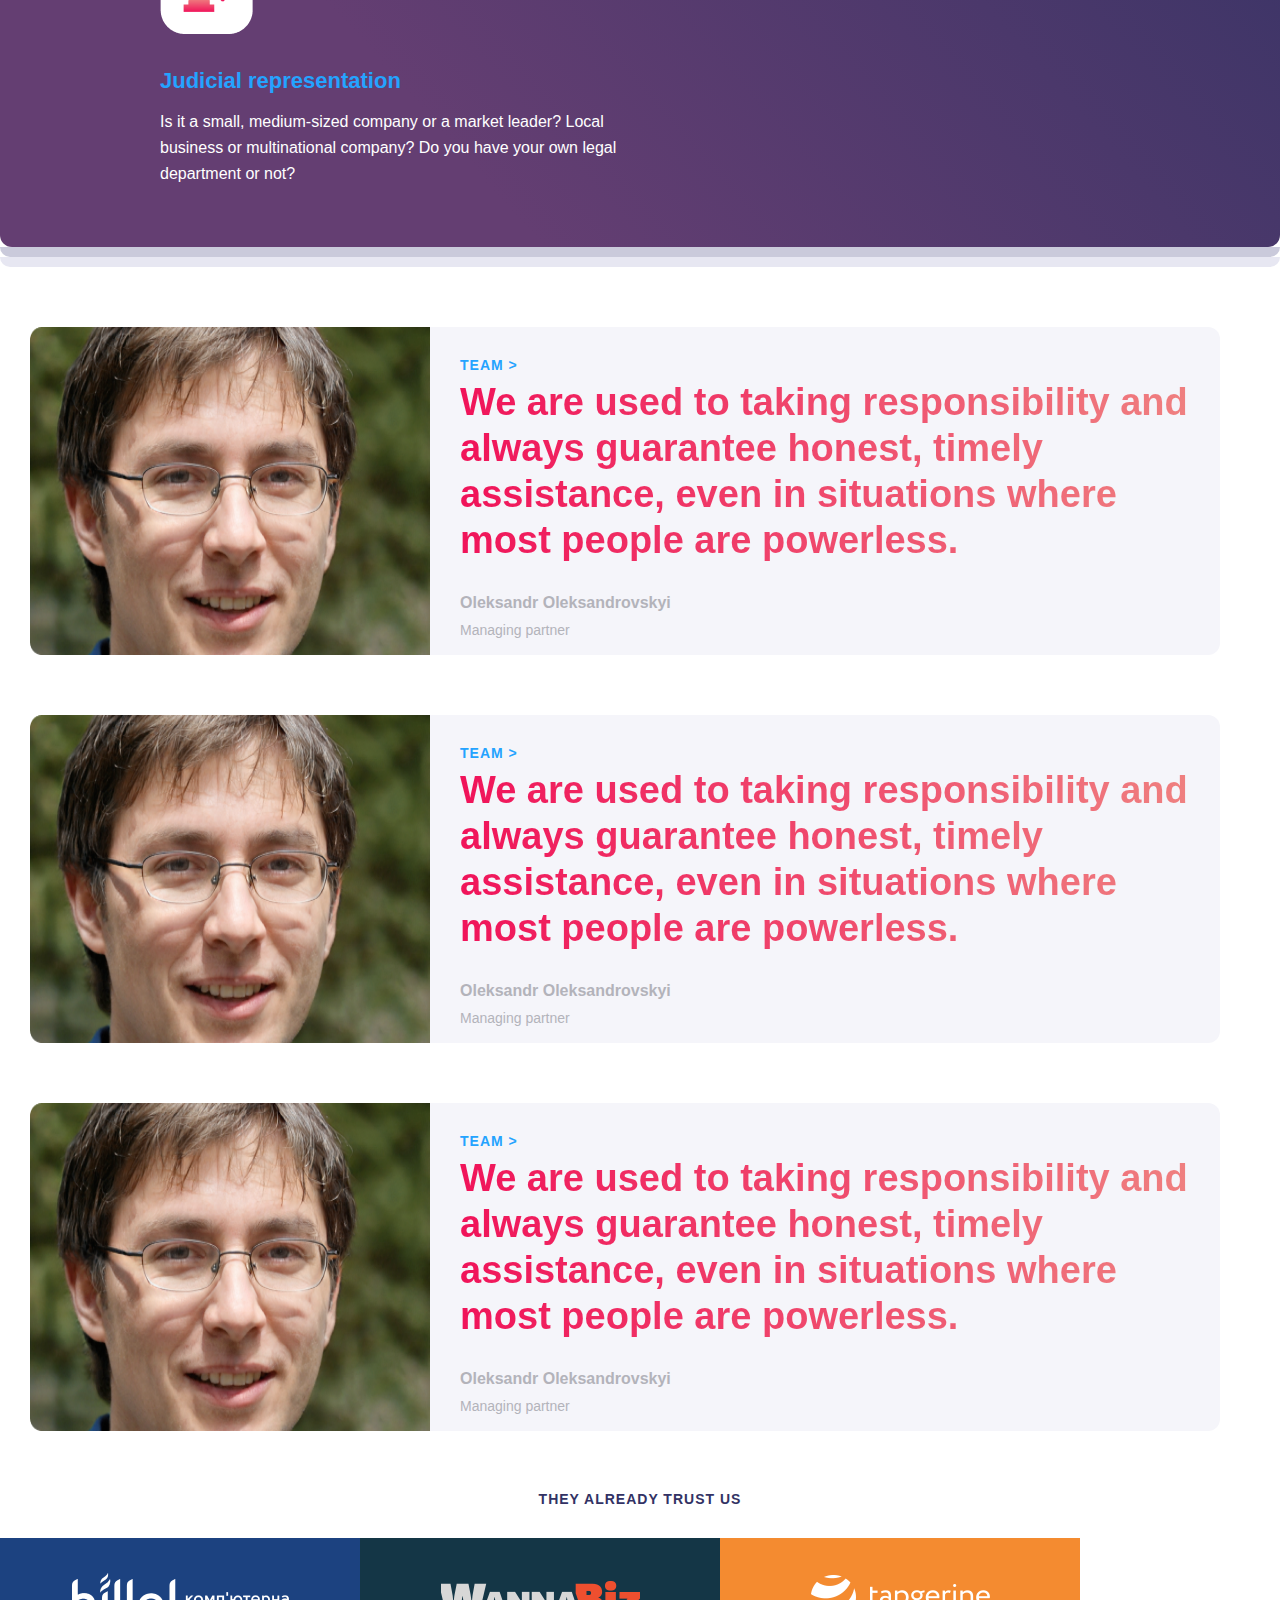
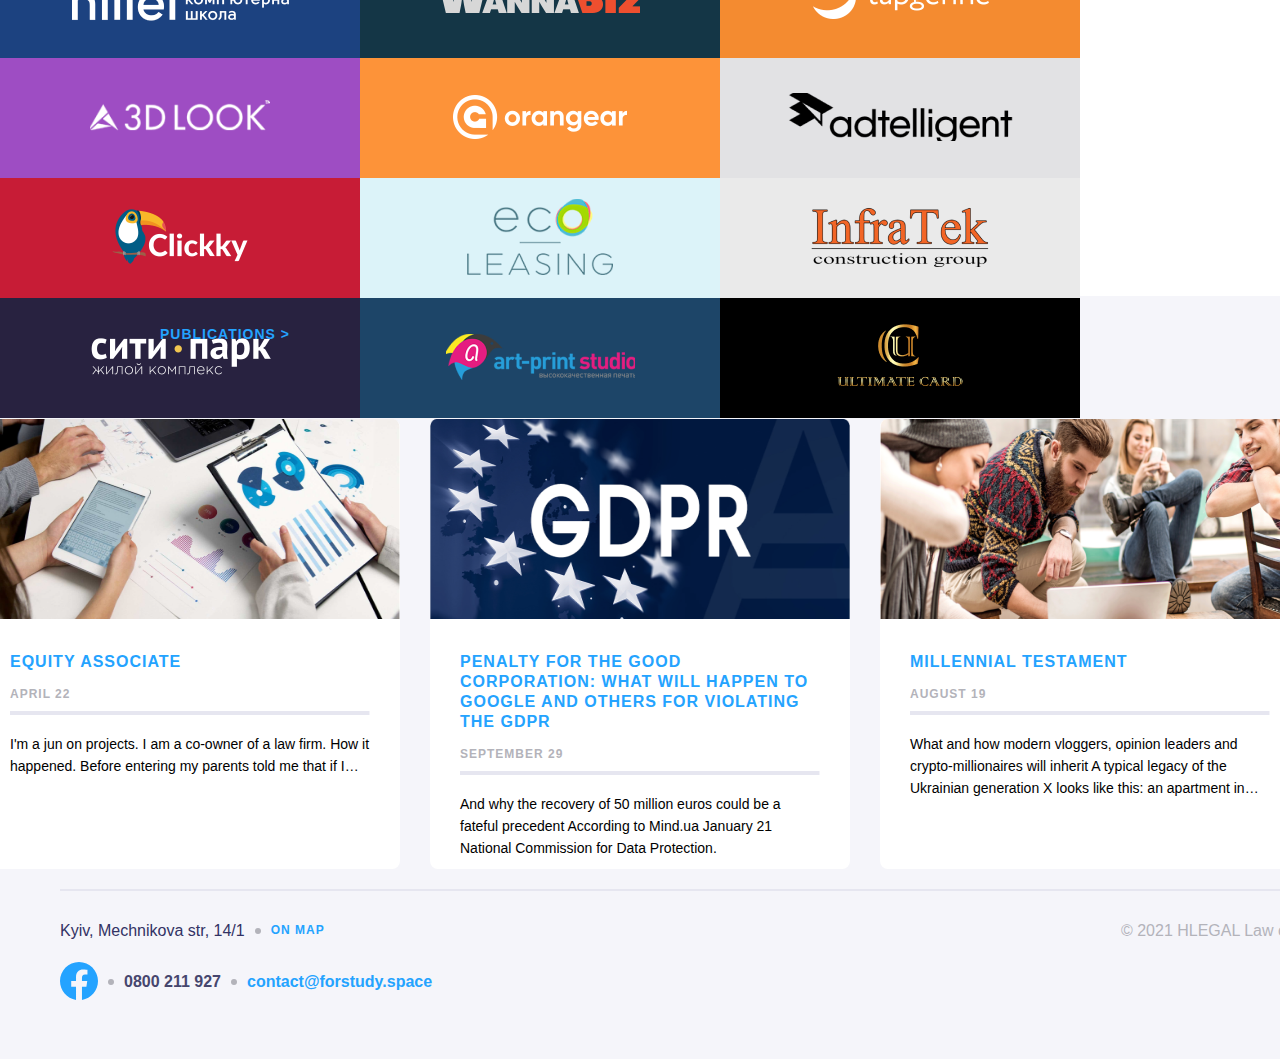
==== commit 211ff76a: "first" ====
--- a/Pages/index.html
+++ b/Pages/index.html
@@ -6,17 +6,19 @@
     <meta name="viewport" content="width=device-width, initial-scale=1.0">
     <link href="https://fonts.cdnfonts.com/css/montserrat" rel="stylesheet">
     <link rel="stylesheet" href="../Styles/reset.css">
+    <link rel="stylesheet" href="../Script/slick/slick.css">
     <link rel="stylesheet" href="../Styles/index.css">
     <link rel="stylesheet" href="../Styles/variables.css">
     <title>Hlegal</title>
 </head>
 <body>
-    <div>
+    <div class="web-conteiner">
         <div class="gradient-supersoft wrapper">
             <header class="header">
                 <div class="l-area-header">
                     <a href="#">
-                        <img src="../Assets/Images/Logo.png" alt="logo">
+                        <img src="../Assets/Images/Logo.png" alt="logo" class="logo">
+                        <img src="../Assets/Images/Logo-375px.png" alt="logo" class="logo-375px">
                     </a>
                 </div>
                 <div class="r-area-header">
@@ -31,13 +33,17 @@
                             <a href="tel:0800 211 927">0800 211 927</a>
                         </li>
                         <li class="dot"></li>
-                        <li>
+                        <li class="facebook-header">
                             <a href="#" target="_blank">
                                 <img src="../Assets/Icons/Facebook.svg" alt="facebook">
                             </a>
                         </li>
                     </ul>
-                    <ul class="b-box-r-box-header">
+                    <input id="menu-toggle" type="checkbox" />
+    <label class='menu-button-container' for="menu-toggle">
+    <div class='menu-button'></div>
+  </label>
+                    <ul class="b-box-r-box-header menu">
                         <li class="bottom-items"> <a href="#">about us</a></li>
                         <li class="bottom-items"> <a href="#">services</a></li>
                         <li class="bottom-items"> <a href="#">team</a></li>
@@ -64,7 +70,7 @@
                     <h2 class="h2-tag-box" data-type="Business">Business oriented</h2>
                 </div>
 
-                <img src="../Assets/Images/Line.png" alt="line">
+                <img src="../Assets/Images/Line.png"alt="line" class="line-tag-box">
 
                 <div class="description-tag-box" id="Consistent">
                     <h3 class="h3-description-tag-box">We turn the idea of legal services 1111</h3>
@@ -160,28 +166,165 @@
             <div class="first-shadow-for-services-box"></div>
             <div class="second-shadow-for-services-box"></div>
         </section>
-        <section class="team-section>">
-            <div class="team-section-box">
-                <img src="../Assets/Images/Team-unit.png" alt="team unit portrait">
-                <div class="team-section-description">
-                    <a href="#">Team ></a> 
-                    <h3 class="gradient-redtext">We are used to taking responsibility and always guarantee honest, 
-                        timely assistance, even in situations where most people are powerless.</h3>
-                    <h4>Oleksandr Oleksandrovskyi</h4>
-                    <p>Managing partner</p>
-                </div>
-            </div>
-            <div class="team-section-dot">
-                <a href="#"><img src="../Assets/Icons/Ellipse-active.png"</a>
-                <a href="#"><img src="../Assets/Icons/Ellipse-regular.png"</a>
-                <a href="#"><img src="../Assets/Icons/Ellipse-regular.png"</a>
+        <section class="team-section">
+            <div class="team-slider">
+                <div class="team-section-box">
+                    <img src="../Assets/Images/Team-unit.png" alt="team unit portrait">
+                    <div class="team-section-description">
+                        <a href="#">Team ></a> 
+                        <h3 class="gradient-redtext">We are used to taking responsibility and always guarantee honest, 
+                            timely assistance, even in situations where most people are powerless.</h3>
+                        <h4>Oleksandr Oleksandrovskyi</h4>
+                        <p>Managing partner</p>
+                    </div>
+                </div>
+                <div class="team-section-box">
+                    <img src="../Assets/Images/Team-unit.png" alt="team unit portrait">
+                    <div class="team-section-description">
+                        <a href="#">Team ></a> 
+                        <h3 class="gradient-redtext">We are used to taking responsibility and always guarantee honest, 
+                            timely assistance, even in situations where most people are powerless.</h3>
+                        <h4>Oleksandr Oleksandrovskyi</h4>
+                        <p>Managing partner</p>
+                    </div>
+                </div>
+                <div class="team-section-box">
+                    <img src="../Assets/Images/Team-unit.png" alt="team unit portrait">
+                    <div class="team-section-description">
+                        <a href="#">Team ></a> 
+                        <h3 class="gradient-redtext">We are used to taking responsibility and always guarantee honest, 
+                            timely assistance, even in situations where most people are powerless.</h3>
+                        <h4>Oleksandr Oleksandrovskyi</h4>
+                        <p>Managing partner</p>
+                    </div>
+                </div>
             </div>
           
         </section>
+        <section class="trust-us-section">
+            <h3 class="center">They already trust us</h3>
+            <div class="trust-us-conteiner">
+                <div class="trust-us-conteiner-Hittel-box center">
+                    <a href="#"> <img src="../Assets/Images/Hillel-Logo.png" alt="Hittel"> </a>
+                </div>
+                <div class="trust-us-conteiner-WannaBiz-box center">
+                    <a href="#"> <img src="../Assets/Images/WannaBiz-Logo.png" alt="WannaBiz"> </a>
+                </div>
+                <div class="trust-us-conteiner-Tapgerine-box center">
+                    <a href="#"> <img src="../Assets/Images/Tapgerine-Logo.png" alt="Tapgerine"> </a>
+                </div>
+                <div class="trust-us-conteiner-3D-box center">
+                    <a href="#"> <img src="../Assets/Images/3D-Logo.png" alt="3D LOOK"> </a>
+                </div>
+                <div class="trust-us-conteiner-Orangear-box center">
+                    <a href="#"> <img src="../Assets/Images/Orangear-Logo.png" alt="Orangear"> </a>
+                </div>
+                <div class="trust-us-conteiner-Adtelligent-box center">
+                    <a href="#"> <img src="../Assets/Images/Adtelligent-Logo.png" alt="Adtelligent"> </a>
+                </div>
+                <div class="trust-us-conteiner-Clickky-box center">
+                    <a href="#"> <img src="../Assets/Images/Clickky-Logo.png" alt="Clickky"> </a>
+                </div>
+                <div class="trust-us-conteiner-Ecolease-box center">
+                    <a href="#"> <img src="../Assets/Images/Ecolease-Logo.png" alt="Ecolease"> </a>
+                </div>
+                <div class="trust-us-conteiner-InfraTek-box center">
+                    <a href="#"> <img src="../Assets/Images/InfraTek-Logo.png" alt="InfraTek"> </a>
+                </div>
+                <div class="trust-us-conteiner-CityPark-box center">
+                    <a href="#"> <img src="../Assets/Images/CityPark-Logo.png" alt="CityPark"> </a>
+                </div>
+                <div class="trust-us-conteiner-ArtPrintStudio-box center">
+                    <a href="#"> <img src="../Assets/Images/ArtPrintStudio-Logo.png" alt="ArtPrintStudio"> </a>
+                </div>
+                <div class="trust-us-conteiner-UltimateCard-box center">
+                    <a href="#"> <img src="../Assets/Images/UltimateCard-Logo.png" alt="UltimateCard"> </a>
+                </div>
+            </div>
+        </section>
+        <section class="publications-section">
+            <a href="#">Publications ></a> 
+            <h2 class="publications-section-header">We have something to tell</h2>
+            <div class="publications-section-conteiner">
+            <div class="publications-section-box-1">
+                <img src="../Assets/Images/Equity-associate.png" class="top-img-publications-section-box" alt="Equity associate">
+
+                <div class="publications-section-box-description-1">
+                <a href="#"> <h4>Equity associate</h4> </a>
+                <h3>April 22</h3>
+                <img src="../Assets/Images/Separator-publications-section.png" class="bottom-img-publications-section-box" alt="line">
+                <p>I'm a jun on projects. I am a co-owner of a law firm. How it happened. Before entering my parents told me that if I…</p>
+            </div>
+            </div>
+            <div class="publications-section-box-2">
+                <img src="../Assets/Images/GDPR.png" class="top-img-publications-section-box" alt="GDPR">
+                
+                <div class="publications-section-box-description-2">
+                <a href="#"> <h4>Penalty for the Good Corporation: what will happen to Google and others for violating the GDPR</h4> </a>
+                <h3>September 29</h3>
+                <img src="../Assets/Images/Separator-publications-section.png" class="bottom-img-publications-section-box" alt="line">
+                <p>And why the recovery of 50 million euros could be a fateful precedent According to Mind.ua January 21 National Commission for Data Protection.</p>
+            </div>
+            </div>
+            <div class="publications-section-box-3">
+                <img src="../Assets/Images/Millennial-Testament.png" class="top-img-publications-section-box" alt="Millennial Testament">
+                
+                <div class="publications-section-box-description-3">
+                <a href="#"> <h4>Millennial Testament</h4> </a>
+                <h3>August 19</h3>
+                <img src="../Assets/Images/Separator-publications-section.png" class="bottom-img-publications-section-box" alt="line">
+                <p>What and how modern vloggers, opinion leaders and crypto-millionaires will inherit A typical legacy of the Ukrainian generation X looks like this: an apartment in…</p>
+            </div>
+            </div>
+            </div>
+        </section>
+        <footer class="footer-section">
+            <div class="footer-separator center">
+                <img src="../Assets/Images/Separato-footer.png" alt="line">
+             </div>
+
+        <div class="footer-section-conteiner">
+         <div class="left-footer-section">
+            <div class="top-left-footer-section center">
+                <p>Kyiv, Mechnikova str, 14/1</p>
+                <div class="footer-dot"></div>
+                <a href="#"><h5>ON MAP</h5></a>
+            </div>
+
+            <div class="bottom-left-footer-section center">
+                <a href="#"> <img src="../Assets/Icons/Facebook-footer-logo.svg" alt="Facebook"> </a>
+                <div class="footer-dot"></div>
+                <a href="tel:0800 211 927" class="tel-footer-section">0800 211 927</a>
+                <div class="footer-dot"></div>
+                <a href="mailto" class="mail-footer-section">contact@forstudy.space</a>
+            </div>
+        </div>
+
+        <div class="right-footer-section">
+            <p>© 2021 HLEGAL Law company, LLC</p>
+        </div>
+        </div>
+        </footer>
+
+        <footer class="footer-for-375px">
+        
+        <div class="footer-375px-section">
+             <div class="footer-separator center">
+                <img src="../Assets/Images/Separato-footer.png" alt="line" class="separato-footer">
+             </div>
+             <p>Kyiv, Mechnikova str, 14/1</p>
+             <a href="#"><h5>ON MAP</h5></a>
+             <a href="#"> <img src="../Assets/Icons/Facebook-footer-logo.svg" alt="Facebook"> </a>
+             <a href="tel:0800 211 927" class="tel-footer-section">0800 211 927</a>
+             <a href="mailto" class="mail-footer-section">contact@forstudy.space</a>
+             <p class="grey-footer-title">© 2021 HLEGAL Law company, LLC</p>
+        </div>
+    </footer>
     </div>
     <script src="https://cdnjs.cloudflare.com/ajax/libs/jquery/3.6.3/jquery.js" 
     integrity="sha512-nO7wgHUoWPYGCNriyGzcFwPSF+bPDOR+NvtOYy2wMcWkrnCNPKBcFEkU80XIN14UVja0Gdnff9EmydyLlOL7mQ==" 
     crossorigin="anonymous" referrerpolicy="no-referrer"></script>
+    <script src="../Script/slick/slick.min.js"></script>
      <script src="../Script/index.js"></script>
 
 </body>
--- a/Styles/index.css
+++ b/Styles/index.css
@@ -165,7 +165,7 @@
   border-radius: 8px;
   font-weight: 700;
 }
-.header .r-area-header .languages-box .language.active {
+.header .r-area-header .languages-box .language-active {
   width: 33px;
   height: 25px;
   border-radius: 8px;
@@ -192,6 +192,9 @@
   color: #FFFFFF;
   text-decoration: none;
 }
+.header .r-area-header .b-box-r-box-header .menu-btn {
+  display: none;
+}
 .header .r-area-header .b-box-r-box-header a {
   display: flex;
   justify-content: end;
@@ -200,6 +203,249 @@
   font-weight: 700;
   color: #FFFFFF;
   text-decoration: none;
+}
+.header .r-area-header .b-box-r-box-header a:hover {
+  color: #F0145A;
+  text-decoration: underline;
+}
+
+@media (max-width: 1024px) {
+  .wrapper {
+    padding: 0px 60px;
+  }
+}
+@media (max-width: 375px) {
+  .gradient-supersoft {
+    padding: 0px 30px;
+  }
+  .header {
+    display: flex;
+    padding-left: 15px;
+    margin-left: -60px;
+    padding: 0px 30px;
+    height: 45px;
+    width: 375px;
+    background: rgba(245, 245, 250, 0.2);
+    flex-direction: row-reverse;
+    justify-content: flex-end;
+  }
+  .header .logo {
+    opacity: 0;
+  }
+  .header .logo-375px {
+    opacity: 1;
+    width: 168.95px;
+    height: 57px;
+    padding-left: 39px;
+  }
+  .l-area-header {
+    position: absolute;
+    padding-top: 40px;
+  }
+  .l-area-header img {
+    position: absolute;
+    width: 69.33px;
+    height: 32px;
+    padding-left: 15px;
+  }
+  .r-area-header {
+    padding-left: 15px;
+  }
+  .r-area-header .dot {
+    display: none;
+  }
+  .r-area-header .address {
+    display: none;
+  }
+  .r-area-header .facebook-header {
+    display: none;
+  }
+  .t-box-r-box-header {
+    width: 345px;
+    display: flex;
+    justify-content: space-between;
+    padding-top: 8px;
+  }
+  .homepage-main {
+    height: 800px;
+  }
+  .homepage-main .homepage-img img {
+    height: 800px;
+    width: 550px;
+  }
+  .homepage-main h1 {
+    margin-left: 40px;
+  }
+  .r-area-header {
+    display: flex;
+    align-items: flex-end;
+  }
+  .menu {
+    display: flex;
+    flex-direction: row;
+    list-style-type: none;
+    margin: 0;
+    padding: 0;
+  }
+  .menu > li {
+    margin: 0 1rem;
+    overflow: hidden;
+  }
+  .menu-button-container {
+    position: absolute;
+    padding-top: 60px;
+    display: none;
+    height: 100%;
+    width: 30px;
+    cursor: pointer;
+    flex-direction: column;
+    justify-content: center;
+    align-items: center;
+  }
+  #menu-toggle {
+    display: none;
+  }
+  .menu-button,
+.menu-button::before,
+.menu-button::after {
+    display: block;
+    background-color: #fff;
+    position: absolute;
+    height: 4px;
+    width: 30px;
+    transition: transform 400ms cubic-bezier(0.23, 1, 0.32, 1);
+    border-radius: 2px;
+  }
+  .menu-button::before {
+    content: "";
+    margin-top: -8px;
+  }
+  .menu-button::after {
+    content: "";
+    margin-top: 8px;
+  }
+  #menu-toggle:checked + .menu-button-container .menu-button::before {
+    margin-top: 0px;
+    transform: rotate(405deg);
+  }
+  #menu-toggle:checked + .menu-button-container .menu-button {
+    background: rgba(255, 255, 255, 0);
+  }
+  #menu-toggle:checked + .menu-button-container .menu-button::after {
+    margin-top: 0px;
+    transform: rotate(-405deg);
+  }
+}
+@media (max-width: 375px) and (max-width: 700px) {
+  .menu-button-container {
+    display: flex;
+    z-index: 2;
+    height: 30px;
+  }
+  .menu {
+    position: absolute;
+    top: 0;
+    margin-top: 50px;
+    left: 0;
+    flex-direction: column;
+    width: 100%;
+    justify-content: center;
+    align-items: center;
+  }
+  #menu-toggle ~ .menu li {
+    height: 0;
+    margin: 0;
+    padding: 0;
+    border: 0;
+    transition: height 400ms cubic-bezier(0.23, 1, 0.32, 1);
+  }
+  #menu-toggle:checked ~ .menu li {
+    border: 1px solid #333;
+    height: 2.5em;
+    transition: height 500ms cubic-bezier(0.23, 1, 0.32, 1);
+  }
+  .menu > li {
+    display: flex;
+    justify-content: center;
+    margin: 0;
+    padding: 0;
+    width: 100%;
+    color: white;
+    background-color: #000000;
+  }
+  .menu > li:not(:last-child) {
+    border-bottom: 1px solid #F0145A;
+  }
+}
+.footer-for-375px {
+  padding: 30px;
+  width: 375px;
+  height: 306px;
+  background: #F5F5FA;
+}
+.footer-for-375px .footer-375px-section {
+  display: flex;
+  flex-direction: column;
+  justify-content: center;
+  align-items: center;
+  gap: 10px;
+}
+.footer-for-375px .footer-375px-section .separato-footer {
+  padding-bottom: 20px;
+  width: 315px;
+  height: 2px;
+}
+.footer-for-375px .footer-375px-section p {
+  font-weight: 400;
+  font-size: 16px;
+  line-height: 20px;
+  color: #323264;
+}
+.footer-for-375px .footer-375px-section a {
+  font-weight: bold;
+  font-size: 12px;
+  line-height: 15px;
+  letter-spacing: 1px;
+  text-transform: uppercase;
+  color: #24A3FF;
+  text-decoration: none;
+}
+.footer-for-375px .footer-375px-section .grey-footer-title {
+  font-weight: 400;
+  font-size: 16px;
+  line-height: 20px;
+  text-align: right;
+  color: #B3B3BA;
+}
+.footer-for-375px .footer-375px-section .tel-footer-section {
+  font-weight: bold;
+  font-size: 16px;
+  line-height: 20px;
+  text-align: right;
+  color: #46466E;
+  text-decoration: none;
+}
+
+html, body {
+  max-width: 1920px;
+  width: 100%;
+}
+html .web-conteiner, body .web-conteiner {
+  overflow: hidden;
+  max-width: 1920px;
+  width: 100%;
+}
+
+#menu-toggle {
+  display: none;
+}
+
+.footer-for-375px {
+  display: none;
+}
+
+.logo-375px {
+  opacity: 0;
 }
 
 .homepage-main {
@@ -378,19 +624,41 @@
   border-radius: 0px 0px 12px 12px;
 }
 
-.team-section-box {
+.team-slider .slick-dots {
+  display: flex;
+  justify-content: center;
+  gap: 15px;
+  padding-top: 30px;
+}
+.team-slider .slick-dots li {
+  width: 16px;
+  height: 16px;
+  border-radius: 50%;
+  background-color: #24A3FF;
+  opacity: 0.2;
+  transition: all ease 0.5s;
+  cursor: pointer;
+}
+.team-slider .slick-dots li button {
+  display: none;
+}
+.team-slider .slick-dots li.slick-active {
+  opacity: 1;
+}
+.team-slider .team-section-box {
   display: flex;
   padding: 60px 160px 60px 160px;
 }
-.team-section-box .team-section-description {
+.team-slider .team-section-box .team-section-description {
   padding-left: 30px;
   padding-top: 30px;
+  padding-right: 30px;
   height: 298px;
   width: 1600px;
   background: #F5F5FA;
   border-radius: 0px 12px 12px 0px;
 }
-.team-section-box a {
+.team-slider .team-section-box a {
   font-weight: bold;
   font-size: 14px;
   line-height: 17px;
@@ -399,7 +667,7 @@
   color: #24A3FF;
   text-decoration: none;
 }
-.team-section-box h3 {
+.team-slider .team-section-box h3 {
   padding-top: 5px;
   font-weight: bold;
   font-size: 38px;
@@ -410,14 +678,14 @@
   background-clip: text;
   text-fill-color: transparent;
 }
-.team-section-box h4 {
+.team-slider .team-section-box h4 {
   padding-top: 30px;
   font-weight: 700;
   font-size: 16px;
   line-height: 20px;
   color: #B3B3BA;
 }
-.team-section-box p {
+.team-slider .team-section-box p {
   padding-top: 6px;
   font-weight: 400;
   font-size: 14px;
@@ -430,4 +698,1106 @@
   justify-content: center;
   align-items: center;
   gap: 15px;
+}
+
+.trust-us-section {
+  padding: 60px 100px 30px 100px;
+  height: 450px;
+}
+.trust-us-section h3 {
+  font-weight: bold;
+  font-size: 14px;
+  line-height: 17px;
+  letter-spacing: 1px;
+  text-transform: uppercase;
+  color: #323264;
+  padding-bottom: 30px;
+}
+
+.trust-us-conteiner {
+  display: flex;
+  flex-wrap: wrap;
+}
+.trust-us-conteiner .trust-us-conteiner-Hittel-box {
+  width: 430px;
+  height: 120px;
+  border-radius: 12px 0px 0px 0px;
+  background: #1C4280;
+}
+.trust-us-conteiner .trust-us-conteiner-WannaBiz-box {
+  width: 430px;
+  height: 120px;
+  background: #143646;
+}
+.trust-us-conteiner .trust-us-conteiner-Tapgerine-box {
+  width: 430px;
+  height: 120px;
+  background: #F48B30;
+}
+.trust-us-conteiner .trust-us-conteiner-3D-box {
+  width: 430px;
+  height: 120px;
+  background: #9E4DC3;
+  border-radius: 0px 12px 0px 0px;
+}
+.trust-us-conteiner .trust-us-conteiner-Orangear-box {
+  width: 430px;
+  height: 120px;
+  background: #FD9339;
+}
+.trust-us-conteiner .trust-us-conteiner-Adtelligent-box {
+  width: 430px;
+  height: 120px;
+  background: #E2E2E4;
+}
+.trust-us-conteiner .trust-us-conteiner-Clickky-box {
+  width: 430px;
+  height: 120px;
+  background: #C71C36;
+}
+.trust-us-conteiner .trust-us-conteiner-Ecolease-box {
+  width: 430px;
+  height: 120px;
+  background: #DCF3F9;
+}
+.trust-us-conteiner .trust-us-conteiner-InfraTek-box {
+  width: 430px;
+  height: 120px;
+  background: #EAEAEA;
+  border-radius: 0px 0px 0px 12px;
+}
+.trust-us-conteiner .trust-us-conteiner-CityPark-box {
+  width: 430px;
+  height: 120px;
+  background: #282240;
+}
+.trust-us-conteiner .trust-us-conteiner-ArtPrintStudio-box {
+  width: 430px;
+  height: 120px;
+  background: #1D4568;
+}
+.trust-us-conteiner .trust-us-conteiner-UltimateCard-box {
+  width: 430px;
+  height: 120px;
+  background: #000000;
+  border-radius: 0px 0px 12px 0px;
+}
+
+.publications-section {
+  max-width: 1960px;
+  height: 563px;
+  padding: 30px 160px 0px 160px;
+  background: #F5F5FA;
+}
+.publications-section a {
+  font-weight: bold;
+  font-size: 14px;
+  line-height: 17px;
+  letter-spacing: 1px;
+  text-transform: uppercase;
+  color: #24A3FF;
+  text-decoration: none;
+  padding-bottom: 10px;
+}
+.publications-section h2 {
+  font-weight: bold;
+  font-size: 38px;
+  line-height: 46px;
+  background: linear-gradient(90.13deg, #F0145A 0.84%, #EF8080 99.96%);
+  -webkit-background-clip: text;
+  -webkit-text-fill-color: transparent;
+  background-clip: text;
+  text-fill-color: transparent;
+}
+
+.publications-section-conteiner {
+  display: flex;
+  justify-content: center;
+  align-items: center;
+  gap: 30px;
+}
+.publications-section-conteiner .publications-section-box-1 {
+  margin-top: 30px;
+  width: 513.33px;
+  height: 430px;
+  background: #FFFFFF;
+  border-radius: 8px;
+}
+.publications-section-conteiner .publications-section-box-1 .publications-section-box-description-1 {
+  padding: 0px 30px 0px 30px;
+}
+.publications-section-conteiner .publications-section-box-1 .publications-section-box-description-1 a h4 {
+  padding-top: 30px;
+  font-weight: bold;
+  font-size: 16px;
+  line-height: 20px;
+  color: #24A3FF;
+}
+.publications-section-conteiner .publications-section-box-1 .publications-section-box-description-1 h3 {
+  padding-top: 15px;
+  font-weight: bold;
+  font-size: 12px;
+  line-height: 15px;
+  letter-spacing: 1px;
+  text-transform: uppercase;
+  color: #B3B3BA;
+}
+.publications-section-conteiner .publications-section-box-1 .publications-section-box-description-1 p {
+  padding-top: 15px;
+  font-weight: 400;
+  font-size: 14px;
+  line-height: 22px;
+  color: #000000;
+}
+.publications-section-conteiner .publications-section-box-2 {
+  margin-top: 30px;
+  width: 513.33px;
+  height: 430px;
+  background: #FFFFFF;
+  border-radius: 8px;
+}
+.publications-section-conteiner .publications-section-box-2 .publications-section-box-description-2 {
+  padding: 0px 30px 0px 30px;
+}
+.publications-section-conteiner .publications-section-box-2 .publications-section-box-description-2 a h4 {
+  padding-top: 30px;
+  font-weight: bold;
+  font-size: 16px;
+  line-height: 20px;
+  color: #24A3FF;
+}
+.publications-section-conteiner .publications-section-box-2 .publications-section-box-description-2 h3 {
+  padding-top: 15px;
+  font-weight: bold;
+  font-size: 12px;
+  line-height: 15px;
+  letter-spacing: 1px;
+  text-transform: uppercase;
+  color: #B3B3BA;
+}
+.publications-section-conteiner .publications-section-box-2 .publications-section-box-description-2 p {
+  padding-top: 15px;
+  font-weight: 400;
+  font-size: 14px;
+  line-height: 22px;
+  color: #000000;
+}
+.publications-section-conteiner .publications-section-box-3 {
+  margin-top: 30px;
+  width: 513.33px;
+  height: 430px;
+  background: #FFFFFF;
+  border-radius: 8px;
+}
+.publications-section-conteiner .publications-section-box-3 .publications-section-box-description-3 {
+  padding: 0px 30px 0px 30px;
+}
+.publications-section-conteiner .publications-section-box-3 .publications-section-box-description-3 a h4 {
+  padding-top: 30px;
+  font-weight: bold;
+  font-size: 16px;
+  line-height: 20px;
+  color: #24A3FF;
+}
+.publications-section-conteiner .publications-section-box-3 .publications-section-box-description-3 h3 {
+  padding-top: 15px;
+  font-weight: bold;
+  font-size: 12px;
+  line-height: 15px;
+  letter-spacing: 1px;
+  text-transform: uppercase;
+  color: #B3B3BA;
+}
+.publications-section-conteiner .publications-section-box-3 .publications-section-box-description-3 p {
+  padding-top: 15px;
+  font-weight: 400;
+  font-size: 14px;
+  line-height: 22px;
+  color: #000000;
+}
+
+.footer-section {
+  max-width: 1960px;
+  height: 170px;
+  padding: 0px 160px 0px 160px;
+  background: #F5F5FA;
+}
+.footer-section .footer-section-conteiner {
+  margin: 0 auto;
+  width: 1600px;
+  display: flex;
+  justify-content: space-between;
+  padding-top: 30px;
+}
+.footer-section .footer-section-conteiner .top-left-footer-section {
+  display: flex;
+  justify-content: flex-start;
+  gap: 10px;
+}
+.footer-section .footer-section-conteiner .top-left-footer-section .footer-dot {
+  width: 6px;
+  height: 6px;
+  background-color: #B3B3BA;
+  border-radius: 50%;
+}
+.footer-section .footer-section-conteiner .top-left-footer-section p {
+  font-weight: 400;
+  font-size: 16px;
+  line-height: 20px;
+  color: #323264;
+}
+.footer-section .footer-section-conteiner .top-left-footer-section a {
+  font-weight: bold;
+  font-size: 12px;
+  line-height: 15px;
+  letter-spacing: 1px;
+  text-transform: uppercase;
+  color: #24A3FF;
+  text-decoration: none;
+}
+.footer-section .footer-section-conteiner .bottom-left-footer-section {
+  padding-top: 21px;
+  display: flex;
+  gap: 10px;
+}
+.footer-section .footer-section-conteiner .bottom-left-footer-section .footer-dot {
+  width: 6px;
+  height: 6px;
+  background-color: #B3B3BA;
+  border-radius: 50%;
+}
+.footer-section .footer-section-conteiner .bottom-left-footer-section .tel-footer-section {
+  font-weight: bold;
+  font-size: 16px;
+  line-height: 20px;
+  text-align: right;
+  color: #46466E;
+  text-decoration: none;
+}
+.footer-section .footer-section-conteiner .bottom-left-footer-section .mail-footer-section {
+  font-weight: bold;
+  font-size: 16px;
+  line-height: 20px;
+  color: #24A3FF;
+  text-decoration: none;
+}
+.footer-section .footer-section-conteiner .right-footer-section {
+  font-weight: 400;
+  font-size: 16px;
+  line-height: 20px;
+  text-align: right;
+  color: #B3B3BA;
+}
+
+@media (max-width: 1440px) {
+  .shadow-for-services-box .first-shadow-for-services-box {
+    max-width: 1400px;
+    width: 100%;
+  }
+  .shadow-for-services-box .second-shadow-for-services-box {
+    max-width: 1360px;
+    width: 100%;
+  }
+  .team-slider .team-section-box {
+    display: flex;
+    padding: 60px 60px 0px 30px;
+  }
+  .trust-us-section {
+    padding: 60px 0px 0px 0px;
+    height: 405px;
+  }
+  .trust-us-section .trust-us-conteiner-Hittel-box {
+    width: 360px;
+    height: 120px;
+    border-radius: 0px;
+  }
+  .trust-us-section .trust-us-conteiner-WannaBiz-box {
+    width: 360px;
+    height: 120px;
+  }
+  .trust-us-section .trust-us-conteiner-Tapgerine-box {
+    width: 360px;
+    height: 120px;
+  }
+  .trust-us-section .trust-us-conteiner-3D-box {
+    width: 360px;
+    height: 120px;
+    border-radius: 0px;
+  }
+  .trust-us-section .trust-us-conteiner-Orangear-box {
+    width: 360px;
+    height: 120px;
+  }
+  .trust-us-section .trust-us-conteiner-Adtelligent-box {
+    width: 360px;
+    height: 120px;
+  }
+  .trust-us-section .trust-us-conteiner-Clickky-box {
+    width: 360px;
+    height: 120px;
+  }
+  .trust-us-section .trust-us-conteiner-Ecolease-box {
+    width: 360px;
+    height: 120px;
+  }
+  .trust-us-section .trust-us-conteiner-InfraTek-box {
+    width: 360px;
+    height: 120px;
+    border-radius: 0px;
+  }
+  .trust-us-section .trust-us-conteiner-CityPark-box {
+    width: 360px;
+    height: 120px;
+  }
+  .trust-us-section .trust-us-conteiner-ArtPrintStudio-box {
+    width: 360px;
+    height: 120px;
+  }
+  .trust-us-section .trust-us-conteiner-UltimateCard-box {
+    width: 360px;
+    height: 120px;
+    border-radius: 0px;
+  }
+  .publications-section-conteiner {
+    display: flex;
+    justify-content: center;
+    align-items: center;
+    gap: 30px;
+  }
+  .publications-section-conteiner .publications-section-box-1 {
+    margin-top: 30px;
+    max-width: 420px;
+    width: 100%;
+    height: 450px;
+    background: #FFFFFF;
+    border-radius: 8px;
+  }
+  .publications-section-conteiner .publications-section-box-1 .top-img-publications-section-box {
+    width: 420px;
+    height: 200px;
+  }
+  .publications-section-conteiner .publications-section-box-1 .bottom-img-publications-section-box {
+    width: 360px;
+    height: 4px;
+  }
+  .publications-section-conteiner .publications-section-box-2 {
+    margin-top: 30px;
+    max-width: 420px;
+    width: 100%;
+    height: 450px;
+    background: #FFFFFF;
+    border-radius: 8px;
+  }
+  .publications-section-conteiner .publications-section-box-2 .top-img-publications-section-box {
+    width: 420px;
+    height: 200px;
+  }
+  .publications-section-conteiner .publications-section-box-2 .bottom-img-publications-section-box {
+    width: 360px;
+    height: 4px;
+  }
+  .publications-section-conteiner .publications-section-box-3 {
+    margin-top: 30px;
+    width: 420px;
+    width: 100%;
+    height: 450px;
+    background: #FFFFFF;
+    border-radius: 8px;
+  }
+  .publications-section-conteiner .publications-section-box-3 .top-img-publications-section-box {
+    width: 420px;
+    height: 200px;
+  }
+  .publications-section-conteiner .publications-section-box-3 .bottom-img-publications-section-box {
+    width: 360px;
+    height: 4px;
+  }
+  .footer-section {
+    width: 1320px;
+    padding: 0px 60px 0px 60px;
+  }
+  .footer-section .footer-separator img {
+    width: 1320px;
+  }
+  .footer-section .footer-section-conteiner {
+    margin: 0 auto;
+    width: 1320px;
+  }
+}
+@media (max-width: 1024px) {
+  .description-services-box {
+    padding-top: 80px;
+    padding-bottom: 60px;
+    width: 261.33px;
+    height: 346px;
+  }
+  .shadow-for-services-box .first-shadow-for-services-box {
+    max-width: 984px;
+    width: 100%;
+  }
+  .shadow-for-services-box .second-shadow-for-services-box {
+    max-width: 944px;
+    width: 100%;
+  }
+  .team-slider .team-section-box {
+    padding: 60px 60px 0px 60px;
+    height: 528px;
+  }
+  .team-slider .team-section-box img {
+    width: 400px;
+    height: 528px;
+  }
+  .team-slider .team-section-box .team-section-description {
+    height: auto;
+    background: #F5F5FA;
+    border-radius: 0px 12px 12px 0px;
+  }
+  .team-section-box {
+    display: flex;
+    padding: 60px 60px 0px 30px;
+  }
+  .trust-us-section {
+    padding: 60px 0px 0px 0px;
+    height: 405px;
+  }
+  .trust-us-section .trust-us-conteiner-Hittel-box {
+    width: 256px;
+    height: 120px;
+    border-radius: 0px;
+  }
+  .trust-us-section .trust-us-conteiner-WannaBiz-box {
+    width: 256px;
+    height: 120px;
+  }
+  .trust-us-section .trust-us-conteiner-Tapgerine-box {
+    width: 256px;
+    height: 120px;
+  }
+  .trust-us-section .trust-us-conteiner-3D-box {
+    width: 256px;
+    height: 120px;
+    border-radius: 0px;
+  }
+  .trust-us-section .trust-us-conteiner-Orangear-box {
+    width: 256px;
+    height: 120px;
+  }
+  .trust-us-section .trust-us-conteiner-Adtelligent-box {
+    width: 256px;
+    height: 120px;
+  }
+  .trust-us-section .trust-us-conteiner-Clickky-box {
+    width: 256px;
+    height: 120px;
+  }
+  .trust-us-section .trust-us-conteiner-Ecolease-box {
+    width: 256px;
+    height: 120px;
+  }
+  .trust-us-section .trust-us-conteiner-InfraTek-box {
+    width: 256px;
+    height: 120px;
+    border-radius: 0px;
+  }
+  .trust-us-section .trust-us-conteiner-CityPark-box {
+    width: 256px;
+    height: 120px;
+  }
+  .trust-us-section .trust-us-conteiner-ArtPrintStudio-box {
+    width: 256px;
+    height: 120px;
+  }
+  .trust-us-section .trust-us-conteiner-UltimateCard-box {
+    width: 256px;
+    height: 120px;
+    border-radius: 0px;
+  }
+  .publications-section {
+    padding: 60px;
+    height: 650px;
+  }
+  .publications-section-conteiner {
+    display: flex;
+    justify-content: center;
+    align-items: center;
+    gap: 30px;
+  }
+  .publications-section-conteiner .publications-section-box-1 {
+    margin-top: 30px;
+    width: 281.33px;
+    height: 556px;
+    background: #FFFFFF;
+    border-radius: 8px;
+  }
+  .publications-section-conteiner .publications-section-box-1 .top-img-publications-section-box {
+    width: 281.33px;
+    height: 200px;
+  }
+  .publications-section-conteiner .publications-section-box-1 .bottom-img-publications-section-box {
+    width: 221.33px;
+    height: 4px;
+  }
+  .publications-section-conteiner .publications-section-box-2 {
+    margin-top: 30px;
+    width: 281.33px;
+    height: 556px;
+    background: #FFFFFF;
+    border-radius: 8px;
+  }
+  .publications-section-conteiner .publications-section-box-2 .top-img-publications-section-box {
+    width: 281.33px;
+    height: 200px;
+  }
+  .publications-section-conteiner .publications-section-box-2 .bottom-img-publications-section-box {
+    width: 221.33px;
+    height: 4px;
+  }
+  .publications-section-conteiner .publications-section-box-3 {
+    margin-top: 30px;
+    width: 281.33px;
+    height: 556px;
+    background: #FFFFFF;
+    border-radius: 8px;
+  }
+  .publications-section-conteiner .publications-section-box-3 .top-img-publications-section-box {
+    width: 281.33px;
+    height: 200px;
+  }
+  .publications-section-conteiner .publications-section-box-3 .bottom-img-publications-section-box {
+    width: 221.33px;
+    height: 4px;
+  }
+  .footer-section {
+    width: 904px;
+    padding: 0px 60px 0px 60px;
+  }
+  .footer-section .footer-separator img {
+    width: 904px;
+  }
+  .footer-section .footer-section-conteiner {
+    margin: 0 auto;
+    width: 904px;
+  }
+}
+@media (max-width: 768px) {
+  .header .l-area-header {
+    display: flex;
+    justify-content: center;
+    align-items: center;
+    position: absolute;
+    left: 0;
+    top: 50%;
+  }
+  .header .r-area-header {
+    height: 170px;
+    max-height: 170px;
+    display: flex;
+    justify-content: space-between;
+    flex-direction: column;
+  }
+  .homepage-img {
+    width: 768px;
+  }
+  .shadow-for-services-box .first-shadow-for-services-box {
+    max-width: 728px;
+    width: 100%;
+  }
+  .shadow-for-services-box .second-shadow-for-services-box {
+    max-width: 688px;
+    width: 100%;
+  }
+  .tag-box {
+    padding-top: 60px;
+    display: flex;
+    flex-wrap: wrap;
+    justify-content: center;
+    align-items: center;
+    gap: 60px;
+  }
+  .tag-box .title-tag-box {
+    width: 768px;
+    overflow-x: scroll;
+    display: -webkit-box;
+  }
+  .tag-box .description-tag-box {
+    width: 700px;
+  }
+  .tag-box img {
+    rotate: 90deg;
+    margin-top: -50%;
+    margin-bottom: -50%;
+    width: 4px;
+    height: 648px;
+  }
+  .team-slider .team-section-box {
+    display: flex;
+    flex-direction: column;
+    padding: 60px 60px 0px 60px;
+    height: 935px;
+  }
+  .team-slider .team-section-box img {
+    width: 648px;
+    height: 500px;
+    border-radius: 12px 12px 12px 12px;
+  }
+  .team-slider .team-section-box .team-section-description {
+    height: 438px;
+    width: 590px;
+    background: #F5F5FA;
+    border-radius: 0px 0px 12px 12px;
+    padding: px;
+  }
+  .team-slider .team-section-box a {
+    font-weight: bold;
+    font-size: 14px;
+    line-height: 17px;
+    letter-spacing: 1px;
+    text-transform: uppercase;
+    color: #24A3FF;
+    text-decoration: none;
+  }
+  .team-slider .team-section-box h3 {
+    padding-top: 5px;
+    font-weight: bold;
+    font-size: 38px;
+    line-height: 46px;
+    background: linear-gradient(90.13deg, #F0145A 0.84%, #EF8080 99.96%);
+    -webkit-background-clip: text;
+    -webkit-text-fill-color: transparent;
+    background-clip: text;
+    text-fill-color: transparent;
+  }
+  .team-slider .team-section-box h4 {
+    padding-top: 30px;
+    font-weight: 700;
+    font-size: 16px;
+    line-height: 20px;
+    color: #B3B3BA;
+  }
+  .team-slider .team-section-box p {
+    padding-top: 6px;
+    font-weight: 400;
+    font-size: 14px;
+    line-height: 22px;
+    color: #B3B3BA;
+  }
+  .trust-us-section {
+    padding: 60px 0px 0px 0px;
+    height: 527px;
+  }
+  .publications-section {
+    height: 1065px;
+  }
+  .publications-section .publications-section-conteiner {
+    display: flex;
+    justify-content: center;
+    align-items: center;
+    gap: 30px;
+    flex-wrap: wrap;
+    justify-content: flex-start;
+  }
+  .publications-section .publications-section-conteiner .publications-section-box-1 {
+    margin-top: 30px;
+    width: 309px;
+    height: 514px;
+    background: #FFFFFF;
+    border-radius: 8px;
+  }
+  .publications-section .publications-section-conteiner .publications-section-box-1 .publications-section-box-description-1 {
+    padding: 0px 30px 0px 30px;
+  }
+  .publications-section .publications-section-conteiner .publications-section-box-1 .publications-section-box-description-1 a h4 {
+    padding-top: 30px;
+    font-weight: bold;
+    font-size: 16px;
+    line-height: 20px;
+    color: #24A3FF;
+  }
+  .publications-section .publications-section-conteiner .publications-section-box-1 .publications-section-box-description-1 h3 {
+    padding-top: 15px;
+    font-weight: bold;
+    font-size: 12px;
+    line-height: 15px;
+    letter-spacing: 1px;
+    text-transform: uppercase;
+    color: #B3B3BA;
+  }
+  .publications-section .publications-section-conteiner .publications-section-box-1 .publications-section-box-description-1 p {
+    padding-top: 15px;
+    font-weight: 400;
+    font-size: 14px;
+    line-height: 22px;
+    color: #000000;
+  }
+  .publications-section .publications-section-conteiner .publications-section-box-2 {
+    margin-top: 30px;
+    width: 309px;
+    height: 514px;
+    background: #FFFFFF;
+    border-radius: 8px;
+  }
+  .publications-section .publications-section-conteiner .publications-section-box-2 .publications-section-box-description-2 {
+    padding: 0px 30px 0px 30px;
+  }
+  .publications-section .publications-section-conteiner .publications-section-box-2 .publications-section-box-description-2 a h4 {
+    padding-top: 30px;
+    font-weight: bold;
+    font-size: 16px;
+    line-height: 20px;
+    color: #24A3FF;
+  }
+  .publications-section .publications-section-conteiner .publications-section-box-2 .publications-section-box-description-2 h3 {
+    padding-top: 15px;
+    font-weight: bold;
+    font-size: 12px;
+    line-height: 15px;
+    letter-spacing: 1px;
+    text-transform: uppercase;
+    color: #B3B3BA;
+  }
+  .publications-section .publications-section-conteiner .publications-section-box-2 .publications-section-box-description-2 p {
+    padding-top: 15px;
+    font-weight: 400;
+    font-size: 14px;
+    line-height: 22px;
+    color: #000000;
+  }
+  .publications-section .publications-section-conteiner .publications-section-box-3 {
+    margin-top: 30px;
+    width: 648px;
+    height: 388px;
+    background: #FFFFFF;
+    border-radius: 8px;
+  }
+  .publications-section .publications-section-conteiner .publications-section-box-3 .top-img-publications-section-box {
+    width: 648px;
+    height: 200px;
+  }
+  .publications-section .publications-section-conteiner .publications-section-box-3 .bottom-img-publications-section-box {
+    width: 588px;
+    height: 4px;
+  }
+  .publications-section .publications-section-conteiner .publications-section-box-3 .publications-section-box-description-3 {
+    padding: 0px 30px 0px 30px;
+    width: 648px;
+    height: 188px;
+  }
+  .publications-section .publications-section-conteiner .publications-section-box-3 .publications-section-box-description-3 a h4 {
+    padding-top: 30px;
+    font-weight: bold;
+    font-size: 16px;
+    line-height: 20px;
+    color: #24A3FF;
+  }
+  .publications-section .publications-section-conteiner .publications-section-box-3 .publications-section-box-description-3 h3 {
+    padding-top: 15px;
+    font-weight: bold;
+    font-size: 12px;
+    line-height: 15px;
+    letter-spacing: 1px;
+    text-transform: uppercase;
+    color: #B3B3BA;
+  }
+  .publications-section .publications-section-conteiner .publications-section-box-3 .publications-section-box-description-3 p {
+    padding-top: 15px;
+    font-weight: 400;
+    font-size: 14px;
+    line-height: 22px;
+    color: #000000;
+  }
+  .footer-section {
+    width: 648px;
+    padding: 0px 60px 0px 60px;
+  }
+  .footer-section .footer-separator img {
+    width: 648px;
+  }
+  .footer-section .footer-section-conteiner {
+    margin: 0 auto;
+    width: 648px;
+  }
+  .footer-section .footer-section-conteiner .bottom-left-footer-section {
+    position: absolute;
+  }
+}
+@media (max-width: 375px) {
+  .wrapper {
+    padding: 0;
+  }
+  .gradient-supersoft {
+    padding: 0px 30px;
+  }
+  .header {
+    display: flex;
+    padding-left: 15px;
+    margin-left: -60px;
+    padding: 0px 30px;
+    height: 45px;
+    width: 375px;
+    background: rgba(245, 245, 250, 0.2);
+    flex-direction: row-reverse;
+    justify-content: flex-end;
+  }
+  .l-area-header {
+    position: absolute;
+    padding-top: 40px;
+  }
+  .l-area-header img {
+    width: 69.33px;
+    height: 32px;
+    padding-left: 15px;
+  }
+  .r-area-header {
+    padding-left: 15px;
+  }
+  .r-area-header .dot {
+    display: none;
+  }
+  .r-area-header .address {
+    display: none;
+  }
+  .r-area-header .facebook-header {
+    display: none;
+  }
+  .t-box-r-box-header {
+    width: 345px;
+    display: flex;
+    justify-content: space-between;
+    padding-top: 8px;
+  }
+  .homepage-main .homepage-img {
+    height: 800px;
+  }
+  .homepage-main .homepage-img img {
+    height: 800px;
+    width: 550px;
+  }
+  .tag-box img {
+    rotate: 90deg;
+    margin-top: -80%;
+    margin-bottom: -80%;
+    width: 4px;
+    height: 315px;
+  }
+  .description-services-box {
+    width: 315px;
+    padding-bottom: 30px;
+    padding-top: 30px;
+    height: 100%;
+  }
+  .services-box-areas {
+    display: flex;
+    flex-direction: column;
+  }
+  .shadow-for-services-box .first-shadow-for-services-box {
+    max-width: 335px;
+    width: 100%;
+  }
+  .shadow-for-services-box .second-shadow-for-services-box {
+    max-width: 295px;
+    width: 100%;
+  }
+  .team-slider .team-section-box {
+    display: flex;
+    flex-direction: column;
+    height: 1087px;
+    padding: 30px 30px 30px 30px;
+    width: 315px;
+    height: 1200px;
+  }
+  .team-slider .team-section-box .team-section {
+    width: 315px;
+    padding-left: 30px;
+  }
+  .team-slider .team-section-box img {
+    width: 315px;
+    height: 500px;
+    border-radius: 12px 12px 12px 12px;
+  }
+  .team-slider .team-section-box .team-section-description {
+    height: 800px;
+    width: 255px;
+    background: #F5F5FA;
+    border-radius: 0px 0px 12px 12px;
+  }
+  .trust-us-section {
+    padding: 60px 0px 0px 0px;
+    height: 765px;
+  }
+  .trust-us-section .trust-us-conteiner-Hittel-box {
+    width: 375px;
+    height: 120px;
+    border-radius: 0px;
+  }
+  .trust-us-section .trust-us-conteiner-WannaBiz-box {
+    width: 375px;
+    height: 120px;
+  }
+  .trust-us-section .trust-us-conteiner-Tapgerine-box {
+    width: 375px;
+    height: 120px;
+  }
+  .trust-us-section .trust-us-conteiner-3D-box {
+    width: 375px;
+    height: 120px;
+    border-radius: 0px;
+  }
+  .trust-us-section .trust-us-conteiner-Orangear-box {
+    width: 375px;
+    height: 120px;
+  }
+  .trust-us-section .trust-us-conteiner-Adtelligent-box {
+    width: 375px;
+    height: 120px;
+  }
+  .trust-us-section .trust-us-conteiner-Clickky-box {
+    display: none;
+  }
+  .trust-us-section .trust-us-conteiner-Ecolease-box {
+    display: none;
+  }
+  .trust-us-section .trust-us-conteiner-InfraTek-box {
+    display: none;
+  }
+  .trust-us-section .trust-us-conteiner-CityPark-box {
+    display: none;
+  }
+  .trust-us-section .trust-us-conteiner-ArtPrintStudio-box {
+    display: none;
+  }
+  .trust-us-section .trust-us-conteiner-UltimateCard-box {
+    display: none;
+  }
+  .publications-section {
+    height: 1800px;
+    padding: 30px;
+  }
+  .publications-section .publications-section-conteiner {
+    display: flex;
+    justify-content: center;
+    align-items: center;
+    gap: 30px;
+    flex-wrap: wrap;
+    justify-content: flex-start;
+  }
+  .publications-section .publications-section-conteiner .top-img-publications-section-box {
+    width: 315px;
+    height: 200px;
+  }
+  .publications-section .publications-section-conteiner .bottom-img-publications-section-box {
+    width: 255px;
+    height: 4px;
+  }
+  .publications-section .publications-section-conteiner .publications-section-box-1 {
+    margin-top: 30px;
+    width: 315px;
+    height: 454px;
+    background: #FFFFFF;
+    border-radius: 8px;
+  }
+  .publications-section .publications-section-conteiner .publications-section-box-1 .publications-section-box-description-1 {
+    padding: 0px 30px 0px 30px;
+  }
+  .publications-section .publications-section-conteiner .publications-section-box-1 .publications-section-box-description-1 a h4 {
+    padding-top: 30px;
+    font-weight: bold;
+    font-size: 16px;
+    line-height: 20px;
+    color: #24A3FF;
+  }
+  .publications-section .publications-section-conteiner .publications-section-box-1 .publications-section-box-description-1 h3 {
+    padding-top: 15px;
+    font-weight: bold;
+    font-size: 12px;
+    line-height: 15px;
+    letter-spacing: 1px;
+    text-transform: uppercase;
+    color: #B3B3BA;
+  }
+  .publications-section .publications-section-conteiner .publications-section-box-1 .publications-section-box-description-1 p {
+    padding-top: 15px;
+    font-weight: 400;
+    font-size: 14px;
+    line-height: 22px;
+    color: #000000;
+  }
+  .publications-section .publications-section-conteiner .publications-section-box-2 {
+    margin-top: 30px;
+    width: 315px;
+    height: 555px;
+    background: #FFFFFF;
+    border-radius: 8px;
+  }
+  .publications-section .publications-section-conteiner .publications-section-box-2 .publications-section-box-description-2 {
+    padding: 0px 30px 0px 30px;
+  }
+  .publications-section .publications-section-conteiner .publications-section-box-2 .publications-section-box-description-2 a h4 {
+    padding-top: 30px;
+    font-weight: bold;
+    font-size: 16px;
+    line-height: 20px;
+    color: #24A3FF;
+  }
+  .publications-section .publications-section-conteiner .publications-section-box-2 .publications-section-box-description-2 h3 {
+    padding-top: 15px;
+    font-weight: bold;
+    font-size: 12px;
+    line-height: 15px;
+    letter-spacing: 1px;
+    text-transform: uppercase;
+    color: #B3B3BA;
+  }
+  .publications-section .publications-section-conteiner .publications-section-box-2 .publications-section-box-description-2 p {
+    padding-top: 15px;
+    font-weight: 400;
+    font-size: 14px;
+    line-height: 22px;
+    color: #000000;
+  }
+  .publications-section .publications-section-conteiner .publications-section-box-3 {
+    margin-top: 30px;
+    width: 315px;
+    height: 454px;
+    background: #FFFFFF;
+    border-radius: 8px;
+  }
+  .publications-section .publications-section-conteiner .publications-section-box-3 .top-img-publications-section-box {
+    width: 315px;
+    height: 200px;
+  }
+  .publications-section .publications-section-conteiner .publications-section-box-3 .bottom-img-publications-section-box {
+    width: 255px;
+    height: 4px;
+  }
+  .publications-section .publications-section-conteiner .publications-section-box-3 .publications-section-box-description-3 {
+    padding: 0px 30px 0px 30px;
+    width: 255px;
+    height: 454px;
+  }
+  .publications-section .publications-section-conteiner .publications-section-box-3 .publications-section-box-description-3 a h4 {
+    padding-top: 30px;
+    font-weight: bold;
+    font-size: 16px;
+    line-height: 20px;
+    color: #24A3FF;
+  }
+  .publications-section .publications-section-conteiner .publications-section-box-3 .publications-section-box-description-3 h3 {
+    padding-top: 15px;
+    font-weight: bold;
+    font-size: 12px;
+    line-height: 15px;
+    letter-spacing: 1px;
+    text-transform: uppercase;
+    color: #B3B3BA;
+  }
+  .publications-section .publications-section-conteiner .publications-section-box-3 .publications-section-box-description-3 p {
+    padding-top: 15px;
+    font-weight: 400;
+    font-size: 14px;
+    line-height: 22px;
+    color: #000000;
+  }
+  .footer-section {
+    display: none;
+  }
 }/*# sourceMappingURL=index.css.map */--- a/Styles/variables.css
+++ b/Styles/variables.css
@@ -192,6 +192,9 @@
   color: #FFFFFF;
   text-decoration: none;
 }
+.header .r-area-header .b-box-r-box-header .menu-btn {
+  display: none;
+}
 .header .r-area-header .b-box-r-box-header a {
   display: flex;
   justify-content: end;
@@ -200,4 +203,226 @@
   font-weight: 700;
   color: #FFFFFF;
   text-decoration: none;
+}
+.header .r-area-header .b-box-r-box-header a:hover {
+  color: #F0145A;
+  text-decoration: underline;
+}
+
+@media (max-width: 1024px) {
+  .wrapper {
+    padding: 0px 60px;
+  }
+}
+@media (max-width: 375px) {
+  .gradient-supersoft {
+    padding: 0px 30px;
+  }
+  .header {
+    display: flex;
+    padding-left: 15px;
+    margin-left: -60px;
+    padding: 0px 30px;
+    height: 45px;
+    width: 375px;
+    background: rgba(245, 245, 250, 0.2);
+    flex-direction: row-reverse;
+    justify-content: flex-end;
+  }
+  .footer-for-375px {
+    display: flex;
+    width: 375px;
+  }
+  .footer-for-375px .footer-375px-section {
+    background: #F5F5FA;
+  }
+  .footer-for-375px .footer-375px-section .footer-375px-section {
+    display: flex;
+    flex-direction: column;
+    justify-content: center;
+    align-items: center;
+    gap: 10px;
+  }
+  .footer-for-375px .footer-375px-section .footer-375px-section .separato-footer {
+    padding-bottom: 20px;
+    width: 315px;
+    height: 2px;
+  }
+  .footer-for-375px .footer-375px-section .footer-375px-section p {
+    font-weight: 400;
+    font-size: 16px;
+    line-height: 20px;
+    color: #323264;
+  }
+  .footer-for-375px .footer-375px-section .footer-375px-section a {
+    font-weight: bold;
+    font-size: 12px;
+    line-height: 15px;
+    letter-spacing: 1px;
+    text-transform: uppercase;
+    color: #24A3FF;
+    text-decoration: none;
+  }
+  .footer-for-375px .footer-375px-section .footer-375px-section .grey-footer-title {
+    font-weight: 400;
+    font-size: 16px;
+    line-height: 20px;
+    text-align: right;
+    color: #B3B3BA;
+  }
+  .footer-for-375px .footer-375px-section .footer-375px-section .tel-footer-section {
+    font-weight: bold;
+    font-size: 16px;
+    line-height: 20px;
+    text-align: right;
+    color: #46466E;
+    text-decoration: none;
+  }
+  .footer-for-375px .logo {
+    opacity: 0;
+  }
+  .footer-for-375px .logo-375px {
+    opacity: 1;
+    width: 168.95px;
+    height: 57px;
+    padding-left: 39px;
+  }
+  .l-area-header {
+    position: absolute;
+    padding-top: 40px;
+  }
+  .l-area-header img {
+    position: absolute;
+    width: 69.33px;
+    height: 32px;
+    padding-left: 15px;
+  }
+  .r-area-header {
+    padding-left: 15px;
+  }
+  .r-area-header .dot {
+    display: none;
+  }
+  .r-area-header .address {
+    display: none;
+  }
+  .r-area-header .facebook-header {
+    display: none;
+  }
+  .t-box-r-box-header {
+    width: 345px;
+    display: flex;
+    justify-content: space-between;
+    padding-top: 8px;
+  }
+  .homepage-main {
+    height: 800px;
+  }
+  .homepage-main .homepage-img img {
+    height: 800px;
+    width: 550px;
+  }
+  .homepage-main h1 {
+    margin-left: 40px;
+  }
+  .r-area-header {
+    display: flex;
+    align-items: flex-end;
+  }
+  .menu {
+    display: flex;
+    flex-direction: row;
+    list-style-type: none;
+    margin: 0;
+    padding: 0;
+  }
+  .menu > li {
+    margin: 0 1rem;
+    overflow: hidden;
+  }
+  .menu-button-container {
+    position: absolute;
+    padding-top: 60px;
+    display: none;
+    height: 100%;
+    width: 30px;
+    cursor: pointer;
+    flex-direction: column;
+    justify-content: center;
+    align-items: center;
+  }
+  #menu-toggle {
+    display: none;
+  }
+  .menu-button,
+.menu-button::before,
+.menu-button::after {
+    display: block;
+    background-color: #fff;
+    position: absolute;
+    height: 4px;
+    width: 30px;
+    transition: transform 400ms cubic-bezier(0.23, 1, 0.32, 1);
+    border-radius: 2px;
+  }
+  .menu-button::before {
+    content: "";
+    margin-top: -8px;
+  }
+  .menu-button::after {
+    content: "";
+    margin-top: 8px;
+  }
+  #menu-toggle:checked + .menu-button-container .menu-button::before {
+    margin-top: 0px;
+    transform: rotate(405deg);
+  }
+  #menu-toggle:checked + .menu-button-container .menu-button {
+    background: rgba(255, 255, 255, 0);
+  }
+  #menu-toggle:checked + .menu-button-container .menu-button::after {
+    margin-top: 0px;
+    transform: rotate(-405deg);
+  }
+}
+@media (max-width: 375px) and (max-width: 700px) {
+  .menu-button-container {
+    display: flex;
+    z-index: 2;
+    height: 30px;
+  }
+  .menu {
+    position: absolute;
+    top: 0;
+    margin-top: 50px;
+    left: 0;
+    flex-direction: column;
+    width: 100%;
+    justify-content: center;
+    align-items: center;
+  }
+  #menu-toggle ~ .menu li {
+    height: 0;
+    margin: 0;
+    padding: 0;
+    border: 0;
+    transition: height 400ms cubic-bezier(0.23, 1, 0.32, 1);
+  }
+  #menu-toggle:checked ~ .menu li {
+    border: 1px solid #333;
+    height: 2.5em;
+    transition: height 500ms cubic-bezier(0.23, 1, 0.32, 1);
+  }
+  .menu > li {
+    display: flex;
+    justify-content: center;
+    margin: 0;
+    padding: 0;
+    width: 100%;
+    color: white;
+    background-color: #000000;
+  }
+  .menu > li:not(:last-child) {
+    border-bottom: 1px solid #F0145A;
+  }
 }/*# sourceMappingURL=variables.css.map */